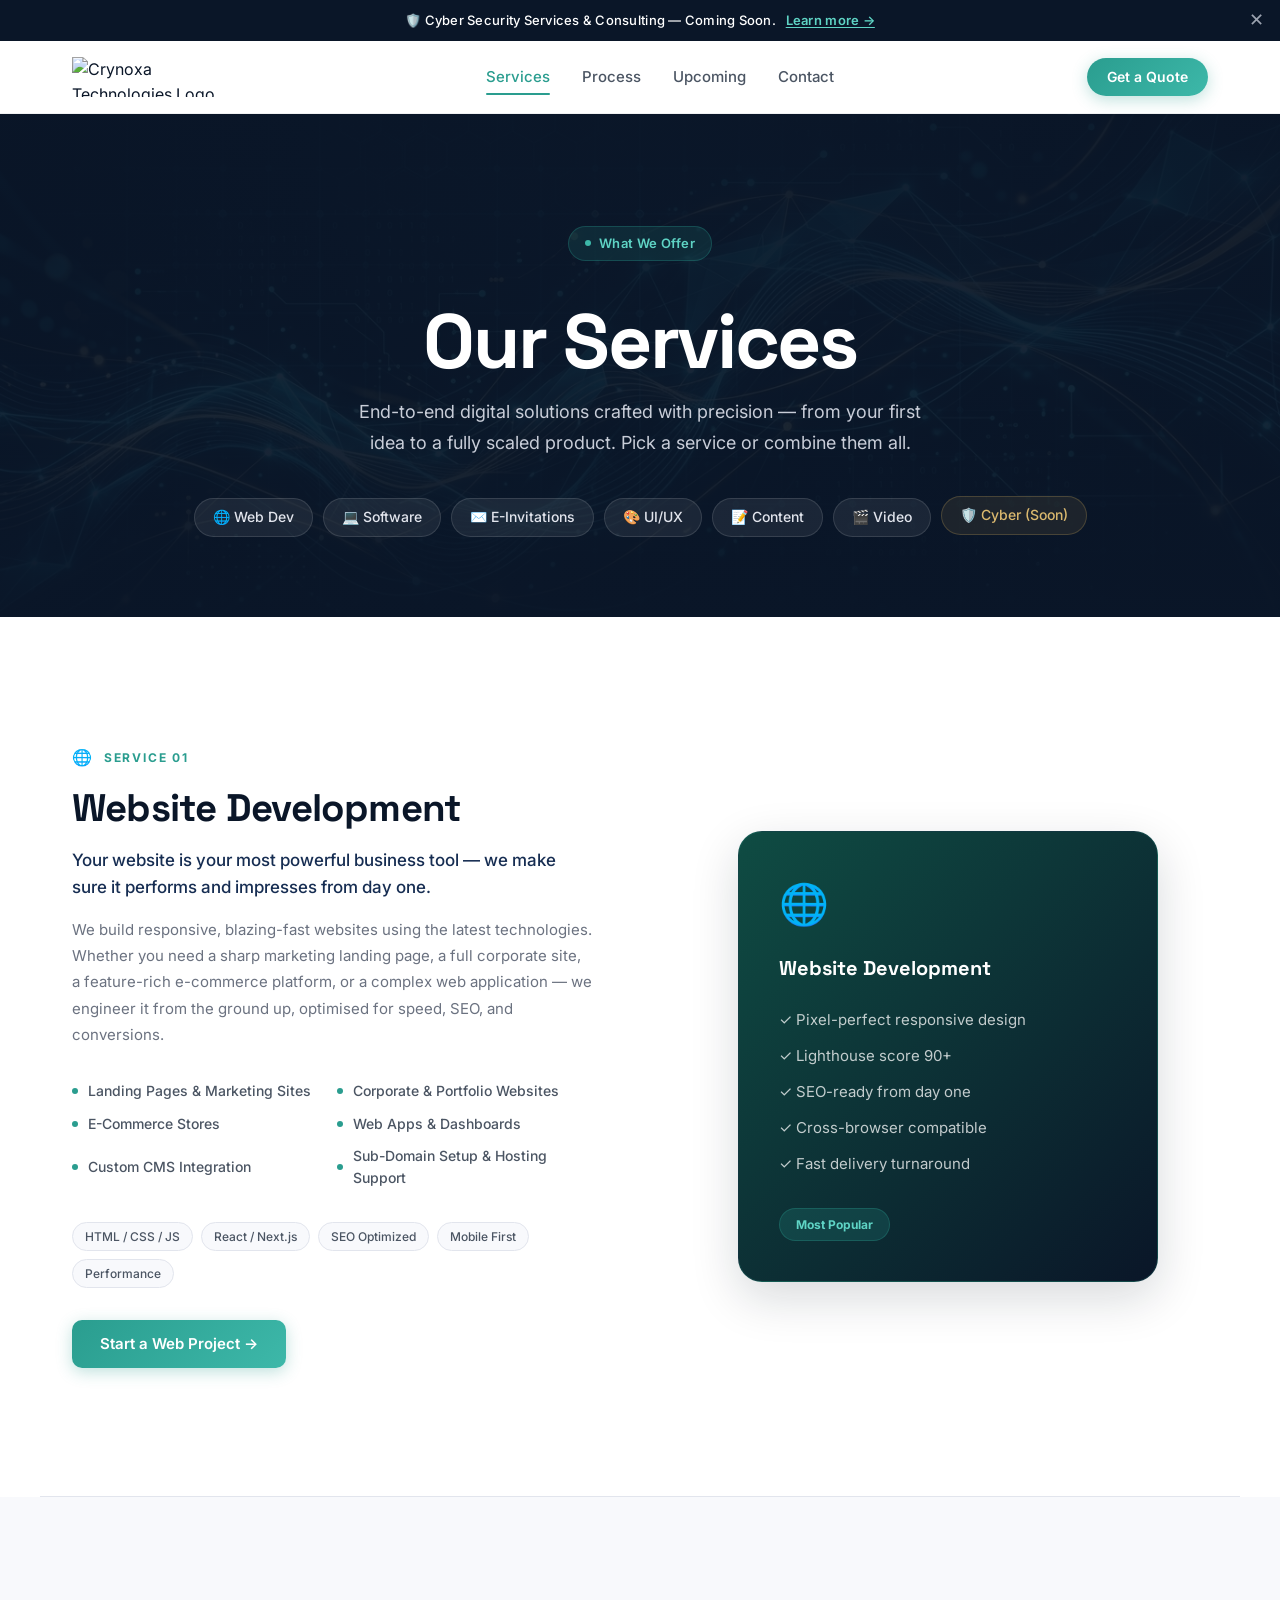
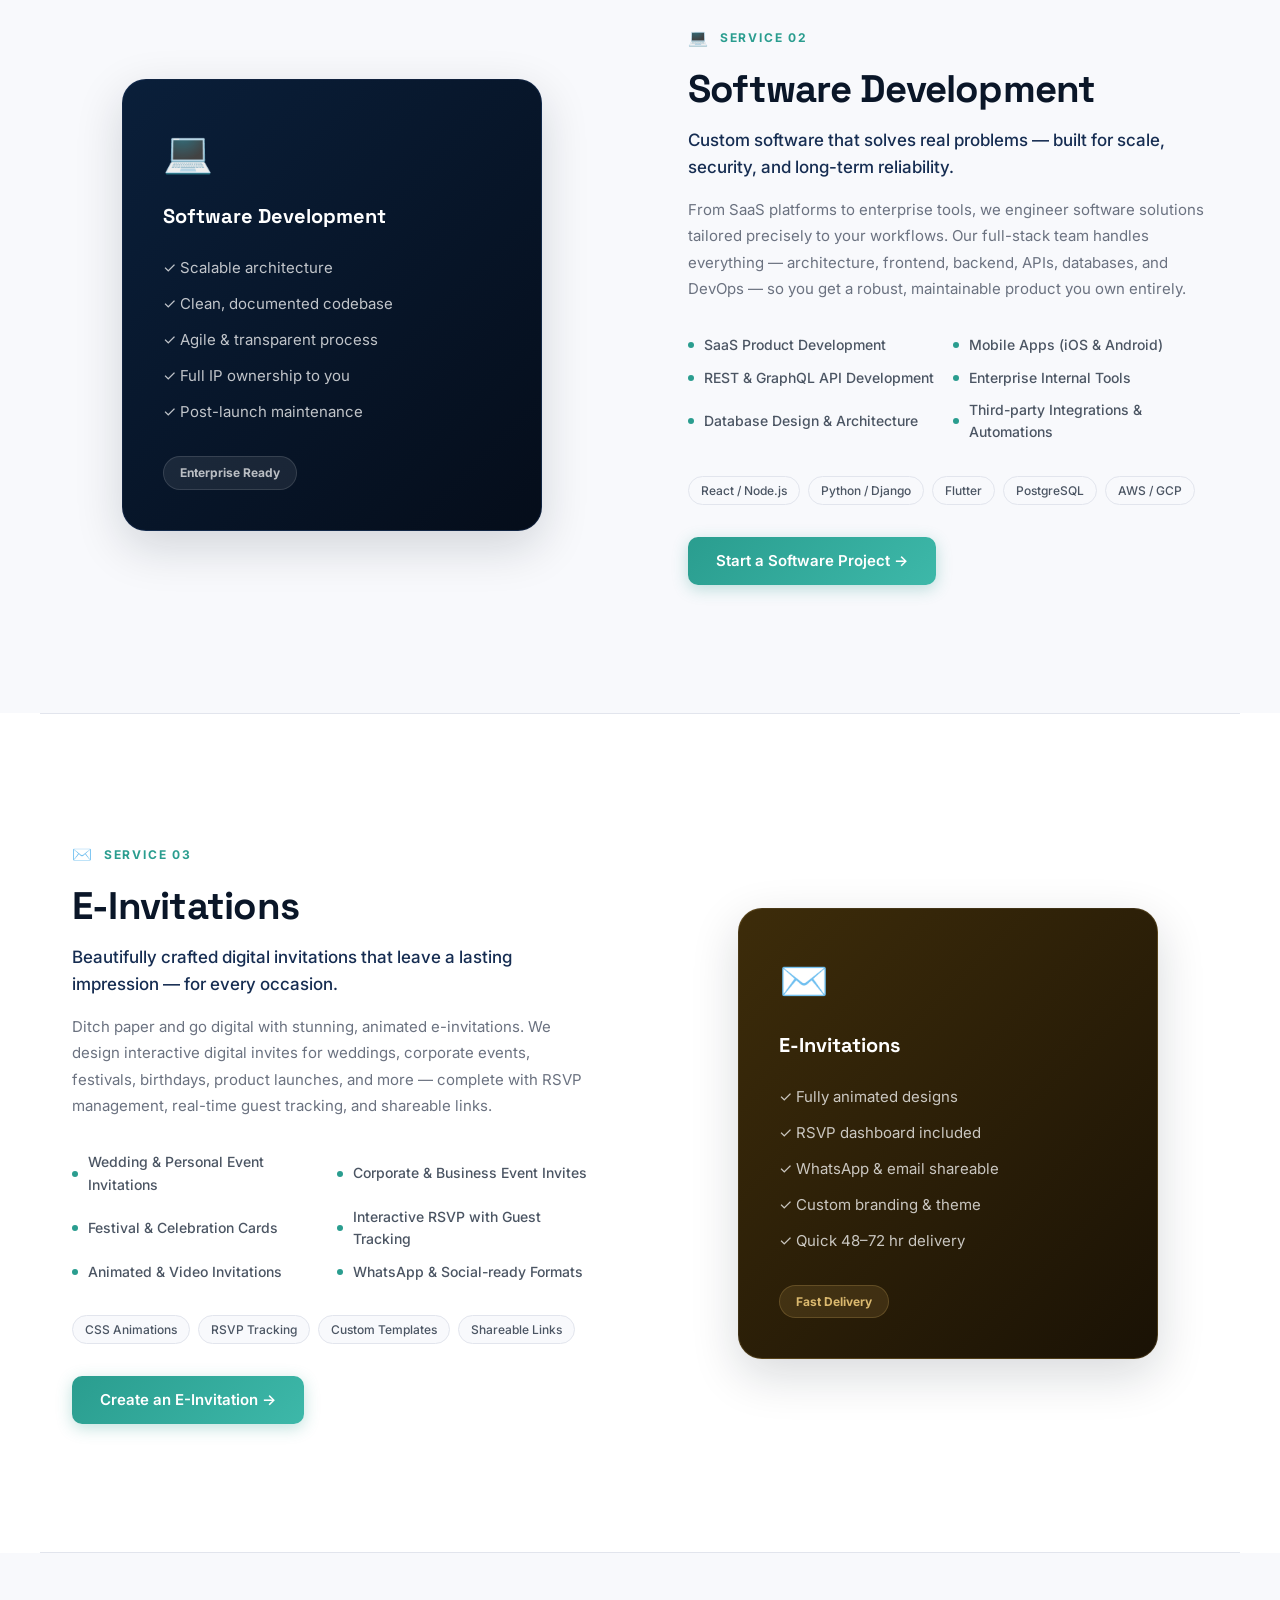
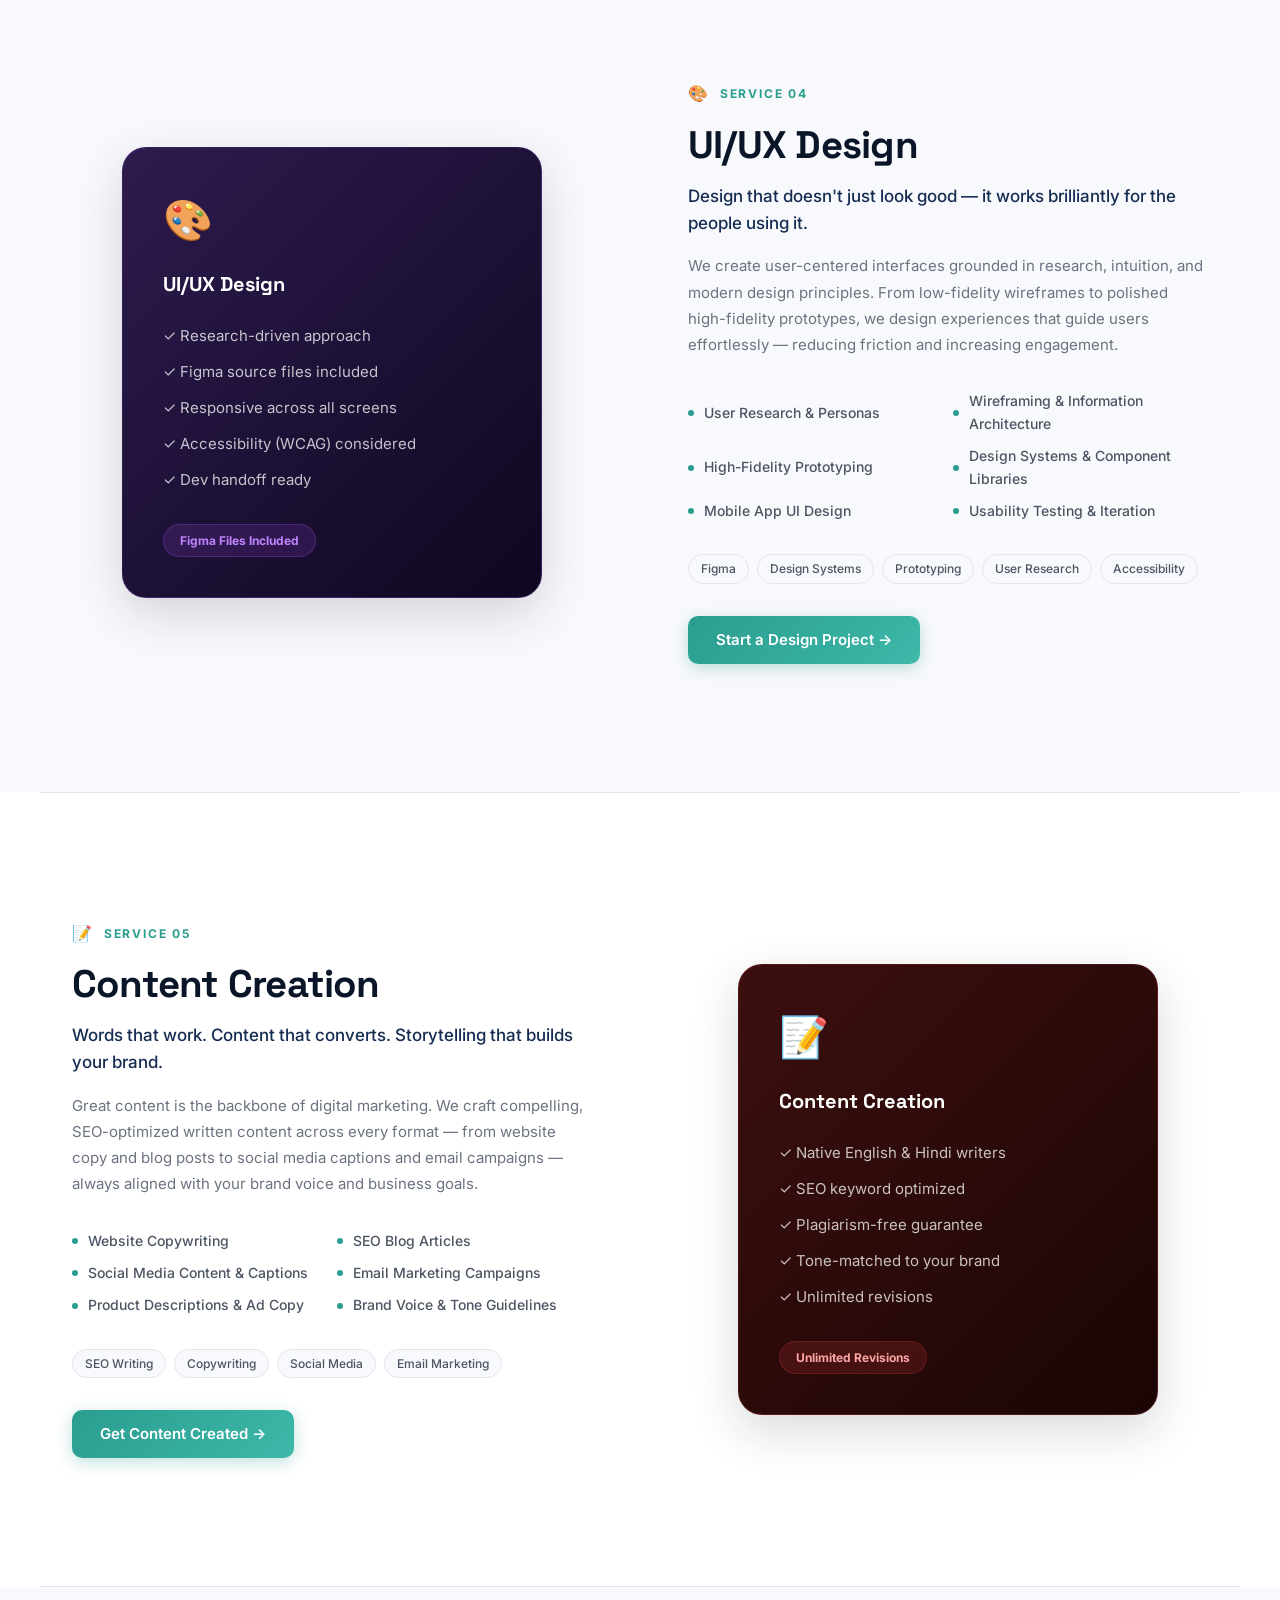
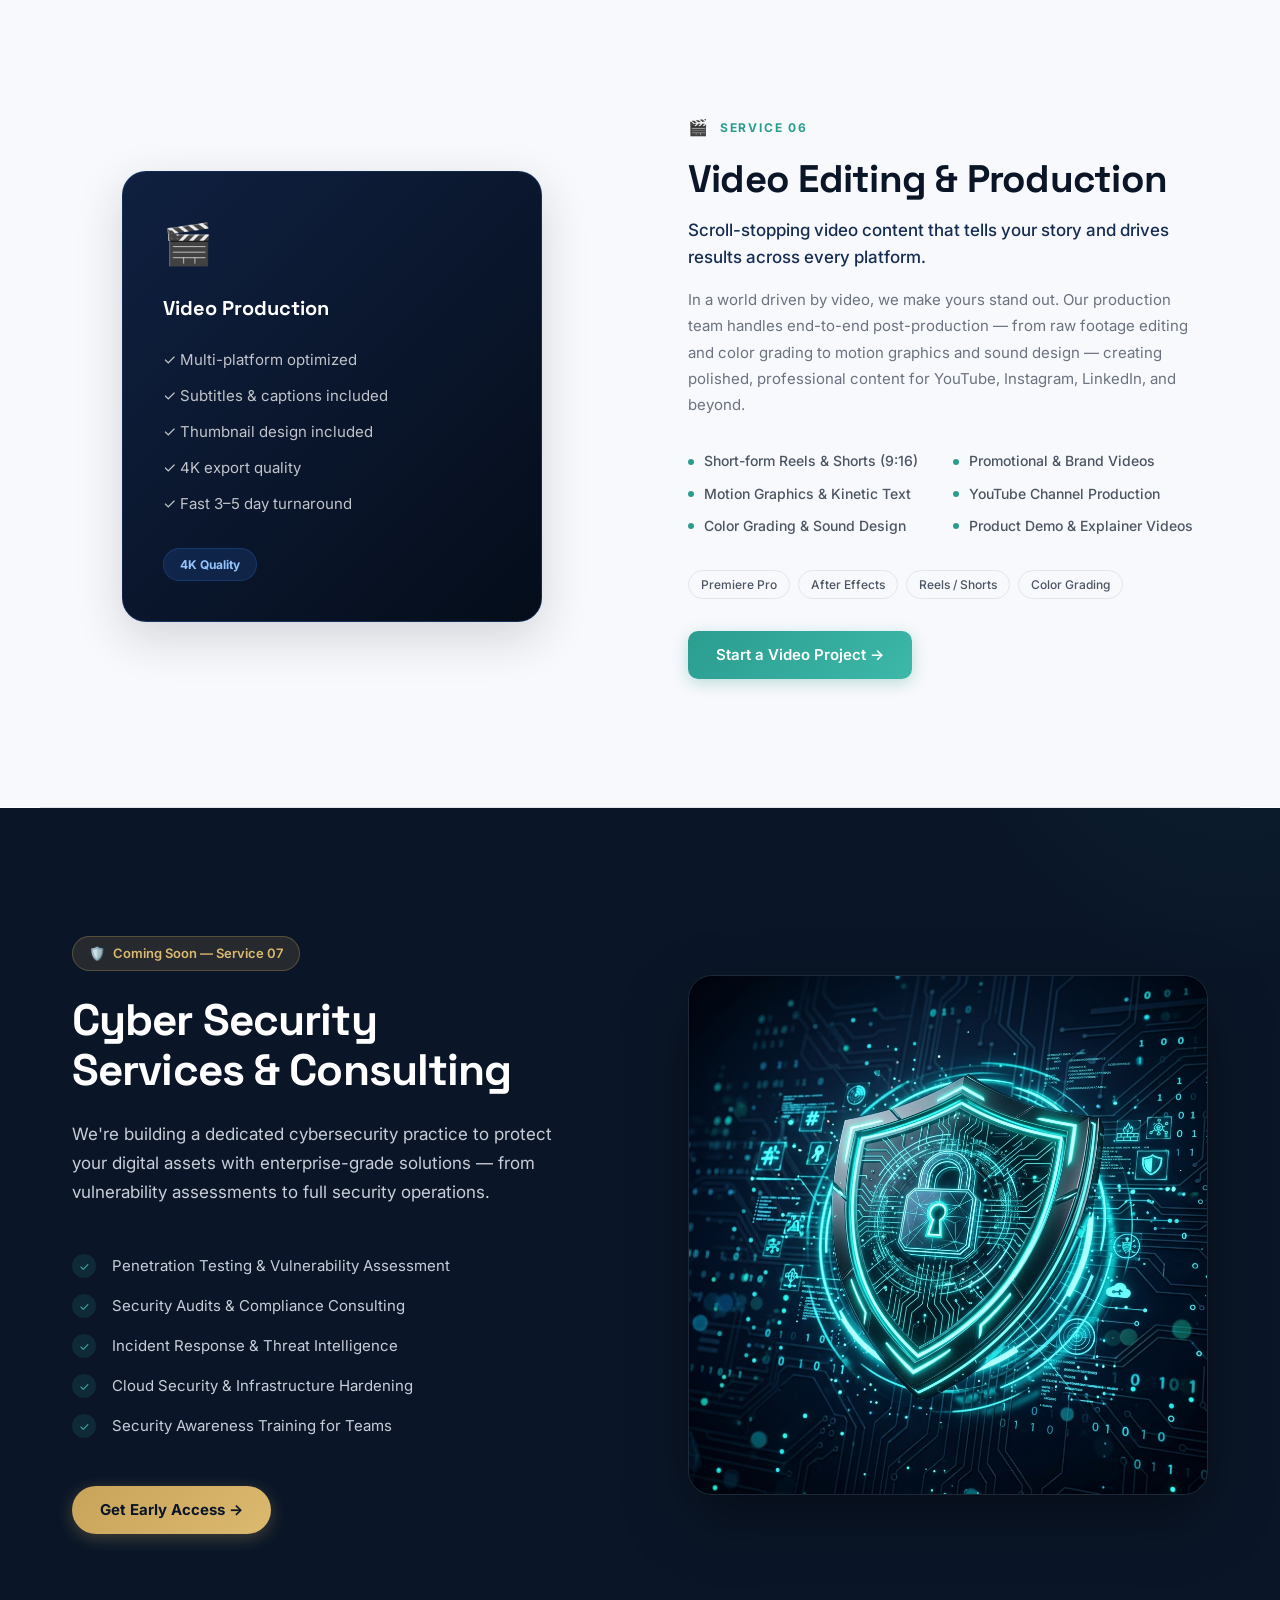
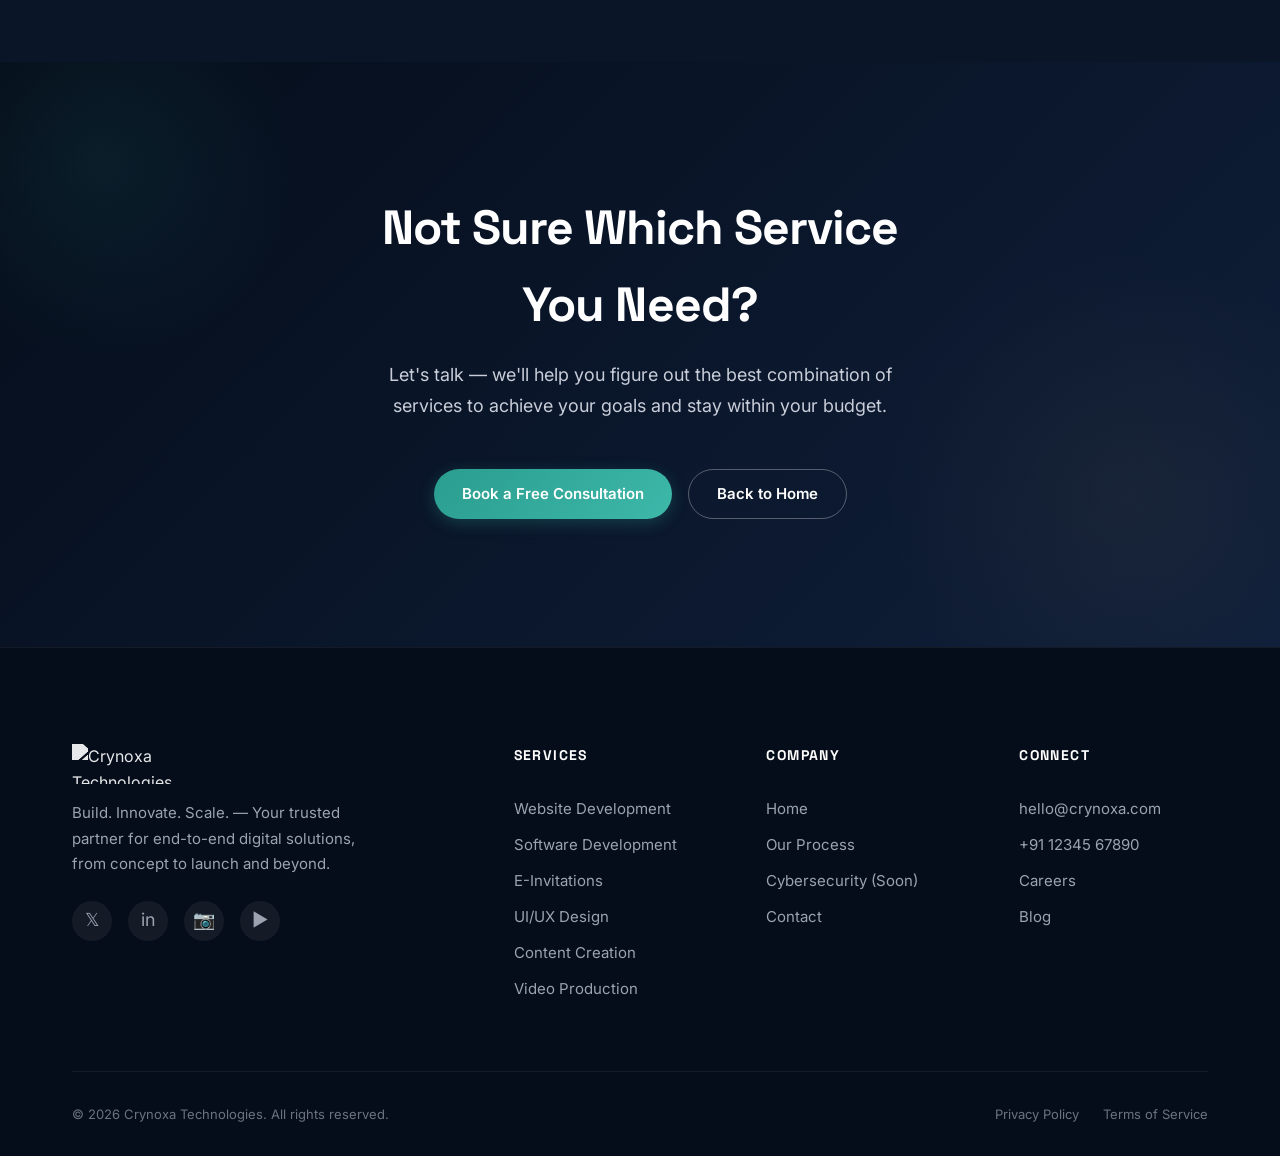
==== services.html @ 17cf0fae "🚀 Initial launch — Crynoxa Technologies website - index.html: Homepage with hero, services overview," ====
<!DOCTYPE html>
<html lang="en">
<head>
  <meta charset="UTF-8">
  <meta name="viewport" content="width=device-width, initial-scale=1.0">
  <title>Services — Crynoxa Technologies</title>
  <meta name="description" content="Explore Crynoxa Technologies' full suite of digital services — website development, custom software, e-invitations, UI/UX design, content creation, video editing, and upcoming cybersecurity consulting.">
  <meta name="keywords" content="Crynoxa Technologies services, web development, software development, e-invitations, UI UX design, content creation, video editing, cybersecurity">
  <meta name="author" content="Crynoxa Technologies">
  <meta property="og:title" content="Services — Crynoxa Technologies">
  <meta property="og:description" content="Full-service digital agency offering websites, software, design, content, video, and more.">
  <meta property="og:type" content="website">
  <link rel="stylesheet" href="styles.css">
  <link rel="stylesheet" href="services.css">
  <link rel="icon" type="image/png" href="Logo.png">
</head>
<body>

  <!-- ====== ANNOUNCEMENT BAR ====== -->
  <div class="announcement-bar" id="announcement-bar">
    <span>🛡️ Cyber Security Services & Consulting — Coming Soon.</span>
    <a href="#cyber-security">Learn more →</a>
    <button class="close-btn" aria-label="Close announcement" id="close-announcement">✕</button>
  </div>

  <!-- ====== NAVBAR ====== -->
  <nav class="navbar" id="navbar">
    <div class="container">
      <a href="index.html" class="navbar-logo" aria-label="Crynoxa Technologies Home">
        <img src="Logo.png" alt="Crynoxa Technologies Logo" width="160" height="40">
      </a>

      <div class="navbar-nav" id="navbar-nav">
        <a href="services.html" class="active-nav-link">Services</a>
        <a href="index.html#how-it-works">Process</a>
        <a href="index.html#upcoming">Upcoming</a>
        <a href="index.html#contact">Contact</a>
      </div>

      <div class="navbar-actions" id="navbar-actions">
        <a href="index.html#contact" class="btn btn-primary">Get a Quote</a>
      </div>

      <button class="mobile-toggle" id="mobile-toggle" aria-label="Toggle navigation menu">
        <span></span>
        <span></span>
        <span></span>
      </button>
    </div>
  </nav>

  <!-- ====== SERVICES HERO ====== -->
  <section class="svc-hero">
    <div class="svc-hero-bg">
      <img src="assets/images/services-hero-bg.jpg" alt="" aria-hidden="true" width="1792" height="1024" loading="eager" fetchpriority="high">
    </div>
    <div class="container svc-hero-inner">
      <div class="hero-badge">
        <span class="dot"></span>
        What We Offer
      </div>
      <h1>Our <span class="gradient-text">Services</span></h1>
      <p class="svc-hero-sub">End-to-end digital solutions crafted with precision — from your first idea to a fully scaled product. Pick a service or combine them all.</p>

      <!-- Quick jump nav pills -->
      <nav class="svc-pills" aria-label="Jump to service">
        <a href="#web-dev" class="svc-pill">🌐 Web Dev</a>
        <a href="#software" class="svc-pill">💻 Software</a>
        <a href="#einvitations" class="svc-pill">✉️ E-Invitations</a>
        <a href="#uiux" class="svc-pill">🎨 UI/UX</a>
        <a href="#content" class="svc-pill">📝 Content</a>
        <a href="#video" class="svc-pill">🎬 Video</a>
        <a href="#cyber-security" class="svc-pill svc-pill--gold">🛡️ Cyber (Soon)</a>
      </nav>
    </div>
  </section>

  <!-- ====== SERVICE 1 — WEBSITE DEVELOPMENT ====== -->
  <section class="svc-detail" id="web-dev">
    <div class="container svc-detail-grid">
      <div class="svc-detail-content reveal">
        <div class="svc-overline">
          <span class="svc-icon-inline icon-web">🌐</span>
          Service 01
        </div>
        <h2>Website Development</h2>
        <p class="svc-lead">Your website is your most powerful business tool — we make sure it performs and impresses from day one.</p>
        <p class="svc-body">We build responsive, blazing-fast websites using the latest technologies. Whether you need a sharp marketing landing page, a full corporate site, a feature-rich e-commerce platform, or a complex web application — we engineer it from the ground up, optimised for speed, SEO, and conversions.</p>

        <div class="svc-offerings">
          <div class="svc-offering-item">
            <span class="offering-dot"></span>
            Landing Pages & Marketing Sites
          </div>
          <div class="svc-offering-item">
            <span class="offering-dot"></span>
            Corporate & Portfolio Websites
          </div>
          <div class="svc-offering-item">
            <span class="offering-dot"></span>
            E-Commerce Stores
          </div>
          <div class="svc-offering-item">
            <span class="offering-dot"></span>
            Web Apps & Dashboards
          </div>
          <div class="svc-offering-item">
            <span class="offering-dot"></span>
            Custom CMS Integration
          </div>
          <div class="svc-offering-item">
            <span class="offering-dot"></span>
            Sub-Domain Setup & Hosting Support
          </div>
        </div>

        <div class="svc-tags">
          <span class="service-tag">HTML / CSS / JS</span>
          <span class="service-tag">React / Next.js</span>
          <span class="service-tag">SEO Optimized</span>
          <span class="service-tag">Mobile First</span>
          <span class="service-tag">Performance</span>
        </div>

        <a href="index.html#contact" class="btn btn-primary svc-cta-btn">Start a Web Project →</a>
      </div>

      <div class="svc-detail-visual reveal reveal--delay">
        <div class="svc-visual-card svc-visual-card--teal">
          <div class="svc-visual-icon">🌐</div>
          <h3>Website Development</h3>
          <ul class="svc-visual-list">
            <li>✓ Pixel-perfect responsive design</li>
            <li>✓ Lighthouse score 90+</li>
            <li>✓ SEO-ready from day one</li>
            <li>✓ Cross-browser compatible</li>
            <li>✓ Fast delivery turnaround</li>
          </ul>
          <div class="svc-visual-badge">Most Popular</div>
        </div>
      </div>
    </div>
  </section>

  <div class="svc-divider"></div>

  <!-- ====== SERVICE 2 — SOFTWARE DEVELOPMENT ====== -->
  <section class="svc-detail svc-detail--alt" id="software">
    <div class="container svc-detail-grid svc-detail-grid--reverse">
      <div class="svc-detail-content reveal">
        <div class="svc-overline">
          <span class="svc-icon-inline icon-software">💻</span>
          Service 02
        </div>
        <h2>Software Development</h2>
        <p class="svc-lead">Custom software that solves real problems — built for scale, security, and long-term reliability.</p>
        <p class="svc-body">From SaaS platforms to enterprise tools, we engineer software solutions tailored precisely to your workflows. Our full-stack team handles everything — architecture, frontend, backend, APIs, databases, and DevOps — so you get a robust, maintainable product you own entirely.</p>

        <div class="svc-offerings">
          <div class="svc-offering-item">
            <span class="offering-dot"></span>
            SaaS Product Development
          </div>
          <div class="svc-offering-item">
            <span class="offering-dot"></span>
            Mobile Apps (iOS & Android)
          </div>
          <div class="svc-offering-item">
            <span class="offering-dot"></span>
            REST & GraphQL API Development
          </div>
          <div class="svc-offering-item">
            <span class="offering-dot"></span>
            Enterprise Internal Tools
          </div>
          <div class="svc-offering-item">
            <span class="offering-dot"></span>
            Database Design & Architecture
          </div>
          <div class="svc-offering-item">
            <span class="offering-dot"></span>
            Third-party Integrations & Automations
          </div>
        </div>

        <div class="svc-tags">
          <span class="service-tag">React / Node.js</span>
          <span class="service-tag">Python / Django</span>
          <span class="service-tag">Flutter</span>
          <span class="service-tag">PostgreSQL</span>
          <span class="service-tag">AWS / GCP</span>
        </div>

        <a href="index.html#contact" class="btn btn-primary svc-cta-btn">Start a Software Project →</a>
      </div>

      <div class="svc-detail-visual reveal reveal--delay">
        <div class="svc-visual-card svc-visual-card--navy">
          <div class="svc-visual-icon">💻</div>
          <h3>Software Development</h3>
          <ul class="svc-visual-list">
            <li>✓ Scalable architecture</li>
            <li>✓ Clean, documented codebase</li>
            <li>✓ Agile & transparent process</li>
            <li>✓ Full IP ownership to you</li>
            <li>✓ Post-launch maintenance</li>
          </ul>
          <div class="svc-visual-badge svc-visual-badge--navy">Enterprise Ready</div>
        </div>
      </div>
    </div>
  </section>

  <div class="svc-divider"></div>

  <!-- ====== SERVICE 3 — E-INVITATIONS ====== -->
  <section class="svc-detail" id="einvitations">
    <div class="container svc-detail-grid">
      <div class="svc-detail-content reveal">
        <div class="svc-overline">
          <span class="svc-icon-inline icon-invite">✉️</span>
          Service 03
        </div>
        <h2>E-Invitations</h2>
        <p class="svc-lead">Beautifully crafted digital invitations that leave a lasting impression — for every occasion.</p>
        <p class="svc-body">Ditch paper and go digital with stunning, animated e-invitations. We design interactive digital invites for weddings, corporate events, festivals, birthdays, product launches, and more — complete with RSVP management, real-time guest tracking, and shareable links.</p>

        <div class="svc-offerings">
          <div class="svc-offering-item">
            <span class="offering-dot"></span>
            Wedding & Personal Event Invitations
          </div>
          <div class="svc-offering-item">
            <span class="offering-dot"></span>
            Corporate & Business Event Invites
          </div>
          <div class="svc-offering-item">
            <span class="offering-dot"></span>
            Festival & Celebration Cards
          </div>
          <div class="svc-offering-item">
            <span class="offering-dot"></span>
            Interactive RSVP with Guest Tracking
          </div>
          <div class="svc-offering-item">
            <span class="offering-dot"></span>
            Animated & Video Invitations
          </div>
          <div class="svc-offering-item">
            <span class="offering-dot"></span>
            WhatsApp & Social-ready Formats
          </div>
        </div>

        <div class="svc-tags">
          <span class="service-tag">CSS Animations</span>
          <span class="service-tag">RSVP Tracking</span>
          <span class="service-tag">Custom Templates</span>
          <span class="service-tag">Shareable Links</span>
        </div>

        <a href="index.html#contact" class="btn btn-primary svc-cta-btn">Create an E-Invitation →</a>
      </div>

      <div class="svc-detail-visual reveal reveal--delay">
        <div class="svc-visual-card svc-visual-card--gold">
          <div class="svc-visual-icon">✉️</div>
          <h3>E-Invitations</h3>
          <ul class="svc-visual-list">
            <li>✓ Fully animated designs</li>
            <li>✓ RSVP dashboard included</li>
            <li>✓ WhatsApp & email shareable</li>
            <li>✓ Custom branding & theme</li>
            <li>✓ Quick 48–72 hr delivery</li>
          </ul>
          <div class="svc-visual-badge svc-visual-badge--gold">Fast Delivery</div>
        </div>
      </div>
    </div>
  </section>

  <div class="svc-divider"></div>

  <!-- ====== SERVICE 4 — UI/UX DESIGN ====== -->
  <section class="svc-detail svc-detail--alt" id="uiux">
    <div class="container svc-detail-grid svc-detail-grid--reverse">
      <div class="svc-detail-content reveal">
        <div class="svc-overline">
          <span class="svc-icon-inline icon-design">🎨</span>
          Service 04
        </div>
        <h2>UI/UX Design</h2>
        <p class="svc-lead">Design that doesn't just look good — it works brilliantly for the people using it.</p>
        <p class="svc-body">We create user-centered interfaces grounded in research, intuition, and modern design principles. From low-fidelity wireframes to polished high-fidelity prototypes, we design experiences that guide users effortlessly — reducing friction and increasing engagement.</p>

        <div class="svc-offerings">
          <div class="svc-offering-item">
            <span class="offering-dot"></span>
            User Research & Personas
          </div>
          <div class="svc-offering-item">
            <span class="offering-dot"></span>
            Wireframing & Information Architecture
          </div>
          <div class="svc-offering-item">
            <span class="offering-dot"></span>
            High-Fidelity Prototyping
          </div>
          <div class="svc-offering-item">
            <span class="offering-dot"></span>
            Design Systems & Component Libraries
          </div>
          <div class="svc-offering-item">
            <span class="offering-dot"></span>
            Mobile App UI Design
          </div>
          <div class="svc-offering-item">
            <span class="offering-dot"></span>
            Usability Testing & Iteration
          </div>
        </div>

        <div class="svc-tags">
          <span class="service-tag">Figma</span>
          <span class="service-tag">Design Systems</span>
          <span class="service-tag">Prototyping</span>
          <span class="service-tag">User Research</span>
          <span class="service-tag">Accessibility</span>
        </div>

        <a href="index.html#contact" class="btn btn-primary svc-cta-btn">Start a Design Project →</a>
      </div>

      <div class="svc-detail-visual reveal reveal--delay">
        <div class="svc-visual-card svc-visual-card--purple">
          <div class="svc-visual-icon">🎨</div>
          <h3>UI/UX Design</h3>
          <ul class="svc-visual-list">
            <li>✓ Research-driven approach</li>
            <li>✓ Figma source files included</li>
            <li>✓ Responsive across all screens</li>
            <li>✓ Accessibility (WCAG) considered</li>
            <li>✓ Dev handoff ready</li>
          </ul>
          <div class="svc-visual-badge svc-visual-badge--purple">Figma Files Included</div>
        </div>
      </div>
    </div>
  </section>

  <div class="svc-divider"></div>

  <!-- ====== SERVICE 5 — CONTENT CREATION ====== -->
  <section class="svc-detail" id="content">
    <div class="container svc-detail-grid">
      <div class="svc-detail-content reveal">
        <div class="svc-overline">
          <span class="svc-icon-inline icon-content">📝</span>
          Service 05
        </div>
        <h2>Content Creation</h2>
        <p class="svc-lead">Words that work. Content that converts. Storytelling that builds your brand.</p>
        <p class="svc-body">Great content is the backbone of digital marketing. We craft compelling, SEO-optimized written content across every format — from website copy and blog posts to social media captions and email campaigns — always aligned with your brand voice and business goals.</p>

        <div class="svc-offerings">
          <div class="svc-offering-item">
            <span class="offering-dot"></span>
            Website Copywriting
          </div>
          <div class="svc-offering-item">
            <span class="offering-dot"></span>
            SEO Blog Articles
          </div>
          <div class="svc-offering-item">
            <span class="offering-dot"></span>
            Social Media Content & Captions
          </div>
          <div class="svc-offering-item">
            <span class="offering-dot"></span>
            Email Marketing Campaigns
          </div>
          <div class="svc-offering-item">
            <span class="offering-dot"></span>
            Product Descriptions & Ad Copy
          </div>
          <div class="svc-offering-item">
            <span class="offering-dot"></span>
            Brand Voice & Tone Guidelines
          </div>
        </div>

        <div class="svc-tags">
          <span class="service-tag">SEO Writing</span>
          <span class="service-tag">Copywriting</span>
          <span class="service-tag">Social Media</span>
          <span class="service-tag">Email Marketing</span>
        </div>

        <a href="index.html#contact" class="btn btn-primary svc-cta-btn">Get Content Created →</a>
      </div>

      <div class="svc-detail-visual reveal reveal--delay">
        <div class="svc-visual-card svc-visual-card--red">
          <div class="svc-visual-icon">📝</div>
          <h3>Content Creation</h3>
          <ul class="svc-visual-list">
            <li>✓ Native English & Hindi writers</li>
            <li>✓ SEO keyword optimized</li>
            <li>✓ Plagiarism-free guarantee</li>
            <li>✓ Tone-matched to your brand</li>
            <li>✓ Unlimited revisions</li>
          </ul>
          <div class="svc-visual-badge svc-visual-badge--red">Unlimited Revisions</div>
        </div>
      </div>
    </div>
  </section>

  <div class="svc-divider"></div>

  <!-- ====== SERVICE 6 — VIDEO EDITING ====== -->
  <section class="svc-detail svc-detail--alt" id="video">
    <div class="container svc-detail-grid svc-detail-grid--reverse">
      <div class="svc-detail-content reveal">
        <div class="svc-overline">
          <span class="svc-icon-inline icon-video">🎬</span>
          Service 06
        </div>
        <h2>Video Editing & Production</h2>
        <p class="svc-lead">Scroll-stopping video content that tells your story and drives results across every platform.</p>
        <p class="svc-body">In a world driven by video, we make yours stand out. Our production team handles end-to-end post-production — from raw footage editing and color grading to motion graphics and sound design — creating polished, professional content for YouTube, Instagram, LinkedIn, and beyond.</p>

        <div class="svc-offerings">
          <div class="svc-offering-item">
            <span class="offering-dot"></span>
            Short-form Reels & Shorts (9:16)
          </div>
          <div class="svc-offering-item">
            <span class="offering-dot"></span>
            Promotional & Brand Videos
          </div>
          <div class="svc-offering-item">
            <span class="offering-dot"></span>
            Motion Graphics & Kinetic Text
          </div>
          <div class="svc-offering-item">
            <span class="offering-dot"></span>
            YouTube Channel Production
          </div>
          <div class="svc-offering-item">
            <span class="offering-dot"></span>
            Color Grading & Sound Design
          </div>
          <div class="svc-offering-item">
            <span class="offering-dot"></span>
            Product Demo & Explainer Videos
          </div>
        </div>

        <div class="svc-tags">
          <span class="service-tag">Premiere Pro</span>
          <span class="service-tag">After Effects</span>
          <span class="service-tag">Reels / Shorts</span>
          <span class="service-tag">Color Grading</span>
        </div>

        <a href="index.html#contact" class="btn btn-primary svc-cta-btn">Start a Video Project →</a>
      </div>

      <div class="svc-detail-visual reveal reveal--delay">
        <div class="svc-visual-card svc-visual-card--blue">
          <div class="svc-visual-icon">🎬</div>
          <h3>Video Production</h3>
          <ul class="svc-visual-list">
            <li>✓ Multi-platform optimized</li>
            <li>✓ Subtitles & captions included</li>
            <li>✓ Thumbnail design included</li>
            <li>✓ 4K export quality</li>
            <li>✓ Fast 3–5 day turnaround</li>
          </ul>
          <div class="svc-visual-badge svc-visual-badge--blue">4K Quality</div>
        </div>
      </div>
    </div>
  </section>

  <div class="svc-divider"></div>

  <!-- ====== UPCOMING — CYBER SECURITY ====== -->
  <section class="svc-cyber-section reveal" id="cyber-security">
    <div class="container">
      <div class="upcoming-grid">
        <div class="upcoming-content">
          <div class="upcoming-badge">
            <span>🛡️</span>
            Coming Soon — Service 07
          </div>
          <h2>Cyber Security<br>Services & Consulting</h2>
          <p>We're building a dedicated cybersecurity practice to protect your digital assets with enterprise-grade solutions — from vulnerability assessments to full security operations.</p>

          <div class="upcoming-features">
            <div class="upcoming-feature-item">
              <span class="check-icon">✓</span>
              Penetration Testing & Vulnerability Assessment
            </div>
            <div class="upcoming-feature-item">
              <span class="check-icon">✓</span>
              Security Audits & Compliance Consulting
            </div>
            <div class="upcoming-feature-item">
              <span class="check-icon">✓</span>
              Incident Response & Threat Intelligence
            </div>
            <div class="upcoming-feature-item">
              <span class="check-icon">✓</span>
              Cloud Security & Infrastructure Hardening
            </div>
            <div class="upcoming-feature-item">
              <span class="check-icon">✓</span>
              Security Awareness Training for Teams
            </div>
          </div>

          <a href="index.html#contact" class="btn btn-gold">Get Early Access →</a>
        </div>

        <div class="upcoming-image">
          <img src="assets/images/cyber-security.jpg" alt="Cybersecurity Services by Crynoxa Technologies" width="600" height="600" loading="lazy">
        </div>
      </div>
    </div>
  </section>

  <!-- ====== CTA STRIP ====== -->
  <section class="cta-section">
    <div class="container">
      <h2>Not Sure Which Service<br>You Need?</h2>
      <p>Let's talk — we'll help you figure out the best combination of services to achieve your goals and stay within your budget.</p>
      <div class="cta-buttons">
        <a href="index.html#contact" class="btn btn-primary">Book a Free Consultation</a>
        <a href="index.html" class="btn btn-secondary">Back to Home</a>
      </div>
    </div>
  </section>

  <!-- ====== FOOTER ====== -->
  <footer class="footer">
    <div class="container">
      <div class="footer-grid">
        <div class="footer-brand">
          <img src="Logo.png" alt="Crynoxa Technologies" width="160" height="40" style="filter: brightness(0) invert(1); opacity: 0.9;">
          <p>Build. Innovate. Scale. — Your trusted partner for end-to-end digital solutions, from concept to launch and beyond.</p>
          <div class="footer-socials">
            <a href="#" class="footer-social-link" aria-label="Twitter / X">𝕏</a>
            <a href="#" class="footer-social-link" aria-label="LinkedIn">in</a>
            <a href="#" class="footer-social-link" aria-label="Instagram">📷</a>
            <a href="#" class="footer-social-link" aria-label="YouTube">▶</a>
          </div>
        </div>

        <div class="footer-column">
          <h4>Services</h4>
          <a href="#web-dev">Website Development</a>
          <a href="#software">Software Development</a>
          <a href="#einvitations">E-Invitations</a>
          <a href="#uiux">UI/UX Design</a>
          <a href="#content">Content Creation</a>
          <a href="#video">Video Production</a>
        </div>

        <div class="footer-column">
          <h4>Company</h4>
          <a href="index.html">Home</a>
          <a href="index.html#how-it-works">Our Process</a>
          <a href="index.html#upcoming">Cybersecurity (Soon)</a>
          <a href="index.html#contact">Contact</a>
        </div>

        <div class="footer-column">
          <h4>Connect</h4>
          <a href="mailto:hello@crynoxa.com">hello@crynoxa.com</a>
          <a href="tel:+911234567890">+91 12345 67890</a>
          <a href="#">Careers</a>
          <a href="#">Blog</a>
        </div>
      </div>

      <div class="footer-bottom">
        <p>&copy; 2026 Crynoxa Technologies. All rights reserved.</p>
        <div class="footer-bottom-links">
          <a href="#">Privacy Policy</a>
          <a href="#">Terms of Service</a>
        </div>
      </div>
    </div>
  </footer>

  <!-- ====== JavaScript ====== -->
  <script>
    // ---- Announcement Bar ----
    document.getElementById('close-announcement')?.addEventListener('click', () => {
      const bar = document.getElementById('announcement-bar');
      bar.style.transform = 'translateY(-100%)';
      bar.style.transition = 'transform 0.3s ease';
      setTimeout(() => bar.style.display = 'none', 300);
    });

    // ---- Navbar scroll effect ----
    const navbar = document.getElementById('navbar');
    window.addEventListener('scroll', () => {
      navbar.classList.toggle('scrolled', window.scrollY > 20);
    }, { passive: true });

    // ---- Mobile Toggle ----
    const mobileToggle = document.getElementById('mobile-toggle');
    const navbarNav = document.getElementById('navbar-nav');
    const navbarActions = document.getElementById('navbar-actions');
    mobileToggle?.addEventListener('click', () => {
      navbarNav.classList.toggle('active');
      navbarActions.classList.toggle('active');
    });
    navbarNav?.querySelectorAll('a').forEach(link => {
      link.addEventListener('click', () => {
        navbarNav.classList.remove('active');
        navbarActions.classList.remove('active');
      });
    });

    // ---- Smooth scroll ----
    document.querySelectorAll('a[href^="#"]').forEach(anchor => {
      anchor.addEventListener('click', function(e) {
        const targetId = this.getAttribute('href');
        if (targetId === '#') return;
        e.preventDefault();
        const target = document.querySelector(targetId);
        if (target) {
          const offset = navbar.offsetHeight + 24;
          window.scrollTo({ top: target.getBoundingClientRect().top + window.scrollY - offset, behavior: 'smooth' });
        }
      });
    });

    // ---- Scroll Reveal ----
    const revealObs = new IntersectionObserver((entries) => {
      entries.forEach(entry => {
        if (entry.isIntersecting) {
          entry.target.classList.add('visible');
          revealObs.unobserve(entry.target);
        }
      });
    }, { rootMargin: '0px 0px -80px 0px', threshold: 0.08 });

    document.querySelectorAll('.reveal').forEach(el => revealObs.observe(el));

    // ---- Active pill highlight on scroll ----
    const sections = document.querySelectorAll('section[id]');
    const pills = document.querySelectorAll('.svc-pill');

    const pillObs = new IntersectionObserver((entries) => {
      entries.forEach(entry => {
        if (entry.isIntersecting) {
          pills.forEach(p => p.classList.remove('svc-pill--active'));
          const activePill = document.querySelector(`.svc-pill[href="#${entry.target.id}"]`);
          if (activePill) activePill.classList.add('svc-pill--active');
        }
      });
    }, { rootMargin: '-40% 0px -55% 0px', threshold: 0 });

    sections.forEach(s => pillObs.observe(s));
  </script>
</body>
</html>
---- styles.css ----
/* ============================================
   CRYNOXA TECHNOLOGIES — Design System
   Theme: Enterprise SaaS (Glean-inspired)
   Palette: Navy #0a1628 · Teal #2a9d8f · Gold #c8a45a
   ============================================ */

/* ---------- CSS Reset & Base ---------- */
@import url('https://fonts.googleapis.com/css2?family=Inter:wght@300;400;500;600;700;800;900&family=Space+Grotesk:wght@400;500;600;700&display=swap');

*,
*::before,
*::after {
  margin: 0;
  padding: 0;
  box-sizing: border-box;
}

:root {
  /* Core palette */
  --navy-950: #050d1a;
  --navy-900: #0a1628;
  --navy-800: #0f1f3a;
  --navy-700: #162d52;
  --navy-600: #1e3a68;
  --navy-100: #c5d3e8;
  --navy-50:  #e8edf5;

  --teal-500: #2a9d8f;
  --teal-400: #3db8a9;
  --teal-300: #5fd4c5;
  --teal-200: #97e8dd;

  --gold-500: #c8a45a;
  --gold-400: #dbb96f;
  --gold-300: #e8ce8f;

  --white: #ffffff;
  --gray-50: #f8f9fc;
  --gray-100: #f0f2f7;
  --gray-200: #e2e5ed;
  --gray-300: #c8cdd8;
  --gray-400: #9ca3b0;
  --gray-500: #6b7280;
  --gray-600: #4b5563;
  --gray-700: #374151;
  --gray-800: #1f2937;

  /* Semantic */
  --bg-primary: var(--white);
  --bg-dark: var(--navy-900);
  --bg-darker: var(--navy-950);
  --text-primary: var(--navy-900);
  --text-secondary: var(--gray-500);
  --text-on-dark: var(--white);
  --accent: var(--teal-500);
  --accent-light: var(--teal-300);
  --accent-gold: var(--gold-500);

  /* Spacing scale */
  --space-xs: 0.25rem;
  --space-sm: 0.5rem;
  --space-md: 1rem;
  --space-lg: 1.5rem;
  --space-xl: 2rem;
  --space-2xl: 3rem;
  --space-3xl: 4rem;
  --space-4xl: 6rem;
  --space-5xl: 8rem;

  /* Typography */
  --font-body: 'Inter', -apple-system, BlinkMacSystemFont, 'Segoe UI', sans-serif;
  --font-display: 'Space Grotesk', 'Inter', sans-serif;

  /* Borders & Radii */
  --radius-sm: 6px;
  --radius-md: 10px;
  --radius-lg: 16px;
  --radius-xl: 24px;
  --radius-full: 9999px;

  /* Shadows */
  --shadow-sm: 0 1px 3px rgba(10, 22, 40, 0.06);
  --shadow-md: 0 4px 16px rgba(10, 22, 40, 0.08);
  --shadow-lg: 0 8px 32px rgba(10, 22, 40, 0.12);
  --shadow-xl: 0 16px 48px rgba(10, 22, 40, 0.16);
  --shadow-glow-teal: 0 0 30px rgba(42, 157, 143, 0.25);
  --shadow-glow-gold: 0 0 30px rgba(200, 164, 90, 0.2);

  /* Transitions */
  --ease-smooth: cubic-bezier(0.4, 0, 0.2, 1);
  --duration-fast: 200ms;
  --duration-normal: 350ms;
  --duration-slow: 600ms;
}

html {
  scroll-behavior: smooth;
  font-size: 16px;
}

body {
  font-family: var(--font-body);
  color: var(--text-primary);
  background-color: var(--bg-primary);
  line-height: 1.6;
  overflow-x: hidden;
  -webkit-font-smoothing: antialiased;
  -moz-osx-font-smoothing: grayscale;
}

a {
  text-decoration: none;
  color: inherit;
  transition: color var(--duration-fast) var(--ease-smooth);
}

img {
  max-width: 100%;
  display: block;
}

ul, ol {
  list-style: none;
}

/* ---------- Utility ---------- */
.container {
  width: 100%;
  max-width: 1200px;
  margin: 0 auto;
  padding: 0 var(--space-xl);
}

.sr-only {
  position: absolute;
  width: 1px;
  height: 1px;
  padding: 0;
  margin: -1px;
  overflow: hidden;
  clip: rect(0, 0, 0, 0);
  border: 0;
}

/* ---------- Buttons ---------- */
.btn {
  display: inline-flex;
  align-items: center;
  justify-content: center;
  gap: 0.5em;
  padding: 0.75rem 1.75rem;
  font-family: var(--font-body);
  font-size: 0.9375rem;
  font-weight: 600;
  border-radius: var(--radius-full);
  border: none;
  cursor: pointer;
  transition: all var(--duration-normal) var(--ease-smooth);
  white-space: nowrap;
}

.btn-primary {
  background: linear-gradient(135deg, var(--teal-500), var(--teal-400));
  color: var(--white);
  box-shadow: 0 4px 16px rgba(42, 157, 143, 0.3);
}

.btn-primary:hover {
  transform: translateY(-2px);
  box-shadow: 0 8px 28px rgba(42, 157, 143, 0.45);
}

.btn-secondary {
  background: transparent;
  color: var(--white);
  border: 1.5px solid rgba(255, 255, 255, 0.3);
}

.btn-secondary:hover {
  background: rgba(255, 255, 255, 0.08);
  border-color: rgba(255, 255, 255, 0.6);
  transform: translateY(-2px);
}

.btn-outline-dark {
  background: transparent;
  color: var(--navy-900);
  border: 1.5px solid var(--navy-900);
}

.btn-outline-dark:hover {
  background: var(--navy-900);
  color: var(--white);
  transform: translateY(-2px);
}

.btn-gold {
  background: linear-gradient(135deg, var(--gold-500), var(--gold-400));
  color: var(--navy-900);
  font-weight: 700;
  box-shadow: 0 4px 16px rgba(200, 164, 90, 0.3);
}

.btn-gold:hover {
  transform: translateY(-2px);
  box-shadow: 0 8px 28px rgba(200, 164, 90, 0.5);
}

/* ---------- Announcement Bar ---------- */
.announcement-bar {
  background: var(--navy-900);
  color: var(--white);
  padding: 0.625rem 0;
  text-align: center;
  font-size: 0.8125rem;
  font-weight: 500;
  letter-spacing: 0.02em;
  position: relative;
  z-index: 100;
}

.announcement-bar a {
  color: var(--teal-300);
  text-decoration: underline;
  text-underline-offset: 2px;
  font-weight: 600;
  margin-left: 0.5em;
}

.announcement-bar a:hover {
  color: var(--teal-200);
}

.announcement-bar .close-btn {
  position: absolute;
  right: 1rem;
  top: 50%;
  transform: translateY(-50%);
  background: none;
  border: none;
  color: var(--gray-400);
  cursor: pointer;
  font-size: 1.125rem;
  transition: color var(--duration-fast) var(--ease-smooth);
}

.announcement-bar .close-btn:hover {
  color: var(--white);
}

/* ---------- Navbar ---------- */
.navbar {
  position: sticky;
  top: 0;
  z-index: 90;
  background: rgba(255, 255, 255, 0.85);
  backdrop-filter: blur(20px) saturate(180%);
  -webkit-backdrop-filter: blur(20px) saturate(180%);
  border-bottom: 1px solid rgba(10, 22, 40, 0.06);
  transition: box-shadow var(--duration-normal) var(--ease-smooth);
}

.navbar.scrolled {
  box-shadow: var(--shadow-md);
}

.navbar .container {
  display: flex;
  align-items: center;
  justify-content: space-between;
  height: 72px;
}

.navbar-logo {
  display: flex;
  align-items: center;
  gap: 0.75rem;
}

.navbar-logo img {
  height: 40px;
  width: auto;
}

.navbar-nav {
  display: flex;
  align-items: center;
  gap: 2rem;
}

.navbar-nav a {
  font-size: 0.9375rem;
  font-weight: 500;
  color: var(--gray-600);
  position: relative;
  padding: 0.25rem 0;
}

.navbar-nav a::after {
  content: '';
  position: absolute;
  bottom: -2px;
  left: 0;
  width: 0;
  height: 2px;
  background: var(--teal-500);
  border-radius: 1px;
  transition: width var(--duration-normal) var(--ease-smooth);
}

.navbar-nav a:hover {
  color: var(--navy-900);
}

.navbar-nav a:hover::after {
  width: 100%;
}

.navbar-actions {
  display: flex;
  align-items: center;
  gap: 1rem;
}

.navbar-actions .btn {
  padding: 0.5rem 1.25rem;
  font-size: 0.875rem;
}

.mobile-toggle {
  display: none;
  background: none;
  border: none;
  cursor: pointer;
  padding: 0.5rem;
}

.mobile-toggle span {
  display: block;
  width: 24px;
  height: 2px;
  background: var(--navy-900);
  margin: 5px 0;
  transition: all var(--duration-fast) var(--ease-smooth);
  border-radius: 2px;
}

/* ---------- Hero Section ---------- */
.hero {
  position: relative;
  background: var(--navy-900);
  overflow: hidden;
  min-height: 100vh;
  display: flex;
  align-items: center;
}

.hero-bg {
  position: absolute;
  inset: 0;
  z-index: 0;
}

.hero-bg img {
  width: 100%;
  height: 100%;
  object-fit: cover;
  opacity: 0.35;
}

.hero-bg::after {
  content: '';
  position: absolute;
  inset: 0;
  background: linear-gradient(
    135deg,
    rgba(10, 22, 40, 0.92) 0%,
    rgba(10, 22, 40, 0.7) 50%,
    rgba(10, 22, 40, 0.85) 100%
  );
}

.hero .container {
  position: relative;
  z-index: 1;
  display: grid;
  grid-template-columns: 1fr 1fr;
  gap: var(--space-4xl);
  align-items: center;
  padding-top: var(--space-4xl);
  padding-bottom: var(--space-4xl);
}

.hero-content {
  animation: fadeSlideUp 0.8s var(--ease-smooth) both;
}

.hero-badge {
  display: inline-flex;
  align-items: center;
  gap: 0.5rem;
  padding: 0.375rem 1rem;
  background: rgba(42, 157, 143, 0.15);
  border: 1px solid rgba(42, 157, 143, 0.3);
  border-radius: var(--radius-full);
  color: var(--teal-300);
  font-size: 0.8125rem;
  font-weight: 600;
  margin-bottom: var(--space-lg);
  letter-spacing: 0.03em;
}

.hero-badge .dot {
  width: 6px;
  height: 6px;
  border-radius: 50%;
  background: var(--teal-400);
  animation: pulse 2s infinite;
}

.hero h1 {
  font-family: var(--font-display);
  font-size: clamp(2.5rem, 5vw, 4rem);
  font-weight: 800;
  line-height: 1.1;
  color: var(--white);
  margin-bottom: var(--space-lg);
  letter-spacing: -0.02em;
}

.hero h1 .gradient-text {
  background: linear-gradient(135deg, var(--teal-300), var(--gold-400));
  -webkit-background-clip: text;
  background-clip: text;
  -webkit-text-fill-color: transparent;
}

.hero-description {
  font-size: 1.125rem;
  color: var(--gray-300);
  line-height: 1.7;
  margin-bottom: var(--space-2xl);
  max-width: 520px;
}

.hero-cta {
  display: flex;
  gap: var(--space-md);
  flex-wrap: wrap;
}

.hero-visual {
  position: relative;
  animation: fadeSlideUp 0.8s var(--ease-smooth) 0.2s both;
}

.hero-stats-card {
  background: rgba(255, 255, 255, 0.06);
  backdrop-filter: blur(20px);
  -webkit-backdrop-filter: blur(20px);
  border: 1px solid rgba(255, 255, 255, 0.1);
  border-radius: var(--radius-lg);
  padding: var(--space-2xl);
  display: flex;
  flex-direction: column;
  gap: var(--space-xl);
}

.stat-item {
  text-align: center;
}

.stat-icon {
  width: 48px;
  height: 48px;
  border-radius: var(--radius-md);
  background: rgba(42, 157, 143, 0.15);
  display: inline-flex;
  align-items: center;
  justify-content: center;
  margin-bottom: var(--space-sm);
  font-size: 1.25rem;
}

.stat-number {
  font-family: var(--font-display);
  font-size: 2.5rem;
  font-weight: 700;
  color: var(--white);
  line-height: 1.2;
}

.stat-number .counter {
  display: inline-block;
}

.stat-label {
  font-size: 0.875rem;
  color: var(--gray-400);
  margin-top: var(--space-xs);
}

.stats-row {
  display: grid;
  grid-template-columns: 1fr 1fr;
  gap: var(--space-lg);
}

.mini-stat {
  background: rgba(255, 255, 255, 0.04);
  border-radius: var(--radius-md);
  padding: var(--space-lg);
  border: 1px solid rgba(255, 255, 255, 0.06);
}

.mini-stat-value {
  font-family: var(--font-display);
  font-size: 1.5rem;
  font-weight: 700;
  color: var(--teal-300);
}

.mini-stat-label {
  font-size: 0.75rem;
  color: var(--gray-400);
  margin-top: var(--space-xs);
}

/* ---------- Trusted By / Logos ---------- */
.trusted-section {
  padding: var(--space-3xl) 0;
  background: var(--gray-50);
  border-bottom: 1px solid var(--gray-200);
}

.trusted-section .container {
  text-align: center;
}

.trusted-label {
  font-size: 0.75rem;
  font-weight: 600;
  text-transform: uppercase;
  letter-spacing: 0.15em;
  color: var(--gray-400);
  margin-bottom: var(--space-xl);
}

.trusted-logos {
  display: flex;
  align-items: center;
  justify-content: center;
  gap: var(--space-3xl);
  flex-wrap: wrap;
  opacity: 0.5;
}

.trusted-logo {
  font-family: var(--font-display);
  font-size: 1.25rem;
  font-weight: 700;
  color: var(--gray-500);
  letter-spacing: 0.05em;
}

/* ---------- Features / Services Row (Glean-style) ---------- */
.features-row {
  padding: var(--space-5xl) 0;
  background: var(--white);
}

.features-row .container {
  text-align: center;
}

.section-overline {
  font-size: 0.75rem;
  font-weight: 700;
  text-transform: uppercase;
  letter-spacing: 0.15em;
  color: var(--teal-500);
  margin-bottom: var(--space-sm);
}

.section-title {
  font-family: var(--font-display);
  font-size: clamp(2rem, 3.5vw, 2.75rem);
  font-weight: 800;
  color: var(--navy-900);
  margin-bottom: var(--space-md);
  letter-spacing: -0.02em;
}

.section-subtitle {
  font-size: 1.0625rem;
  color: var(--gray-500);
  max-width: 600px;
  margin: 0 auto var(--space-3xl);
  line-height: 1.7;
}

.features-grid {
  display: grid;
  grid-template-columns: repeat(4, 1fr);
  gap: var(--space-xl);
}

.feature-card {
  text-align: left;
  padding: var(--space-2xl);
  border-radius: var(--radius-lg);
  border: 1px solid var(--gray-200);
  background: var(--white);
  transition: all var(--duration-normal) var(--ease-smooth);
  position: relative;
  overflow: hidden;
}

.feature-card::before {
  content: '';
  position: absolute;
  top: 0;
  left: 0;
  right: 0;
  height: 3px;
  background: linear-gradient(90deg, var(--teal-500), var(--gold-500));
  opacity: 0;
  transition: opacity var(--duration-normal) var(--ease-smooth);
}

.feature-card:hover {
  border-color: transparent;
  box-shadow: var(--shadow-lg);
  transform: translateY(-4px);
}

.feature-card:hover::before {
  opacity: 1;
}

.feature-icon {
  width: 44px;
  height: 44px;
  border-radius: var(--radius-md);
  background: var(--gray-50);
  display: flex;
  align-items: center;
  justify-content: center;
  margin-bottom: var(--space-lg);
  font-size: 1.25rem;
  color: var(--navy-700);
  transition: all var(--duration-normal) var(--ease-smooth);
}

.feature-card:hover .feature-icon {
  background: rgba(42, 157, 143, 0.1);
  color: var(--teal-500);
}

.feature-title {
  font-family: var(--font-display);
  font-size: 1rem;
  font-weight: 700;
  color: var(--navy-900);
  margin-bottom: var(--space-sm);
}

.feature-desc {
  font-size: 0.875rem;
  color: var(--gray-500);
  line-height: 1.6;
}

/* ---------- Services Section (Detailed) ---------- */
.services-section {
  padding: var(--space-5xl) 0;
  background: var(--gray-50);
}

.services-grid {
  display: grid;
  grid-template-columns: repeat(3, 1fr);
  gap: var(--space-xl);
  margin-top: var(--space-3xl);
}

.service-card {
  background: var(--white);
  border-radius: var(--radius-lg);
  padding: var(--space-2xl);
  border: 1px solid var(--gray-200);
  transition: all var(--duration-normal) var(--ease-smooth);
  position: relative;
  overflow: hidden;
}

.service-card:hover {
  transform: translateY(-6px);
  box-shadow: var(--shadow-xl);
  border-color: transparent;
}

.service-card-icon {
  width: 56px;
  height: 56px;
  border-radius: var(--radius-md);
  display: flex;
  align-items: center;
  justify-content: center;
  font-size: 1.5rem;
  margin-bottom: var(--space-lg);
  transition: transform var(--duration-normal) var(--ease-smooth);
}

.service-card:hover .service-card-icon {
  transform: scale(1.1);
}

.service-card-icon.icon-web {
  background: linear-gradient(135deg, rgba(42, 157, 143, 0.12), rgba(42, 157, 143, 0.04));
  color: var(--teal-500);
}

.service-card-icon.icon-software {
  background: linear-gradient(135deg, rgba(22, 45, 82, 0.12), rgba(22, 45, 82, 0.04));
  color: var(--navy-700);
}

.service-card-icon.icon-invite {
  background: linear-gradient(135deg, rgba(200, 164, 90, 0.15), rgba(200, 164, 90, 0.04));
  color: var(--gold-500);
}

.service-card-icon.icon-design {
  background: linear-gradient(135deg, rgba(168, 85, 247, 0.12), rgba(168, 85, 247, 0.04));
  color: #a855f7;
}

.service-card-icon.icon-content {
  background: linear-gradient(135deg, rgba(239, 68, 68, 0.1), rgba(239, 68, 68, 0.03));
  color: #ef4444;
}

.service-card-icon.icon-video {
  background: linear-gradient(135deg, rgba(59, 130, 246, 0.12), rgba(59, 130, 246, 0.04));
  color: #3b82f6;
}

.service-card h3 {
  font-family: var(--font-display);
  font-size: 1.125rem;
  font-weight: 700;
  color: var(--navy-900);
  margin-bottom: var(--space-sm);
}

.service-card p {
  font-size: 0.9375rem;
  color: var(--gray-500);
  line-height: 1.6;
  margin-bottom: var(--space-lg);
}

.service-card-tags {
  display: flex;
  flex-wrap: wrap;
  gap: var(--space-sm);
}

.service-tag {
  font-size: 0.75rem;
  font-weight: 500;
  padding: 0.25rem 0.75rem;
  border-radius: var(--radius-full);
  background: var(--gray-50);
  color: var(--gray-600);
  border: 1px solid var(--gray-200);
}

/* ---------- Upcoming / CTA Section ---------- */
.upcoming-section {
  padding: var(--space-5xl) 0;
  background: var(--navy-900);
  position: relative;
  overflow: hidden;
}

.upcoming-section::before {
  content: '';
  position: absolute;
  top: -50%;
  right: -20%;
  width: 600px;
  height: 600px;
  border-radius: 50%;
  background: radial-gradient(circle, rgba(42, 157, 143, 0.08) 0%, transparent 70%);
  pointer-events: none;
}

.upcoming-grid {
  display: grid;
  grid-template-columns: 1fr 1fr;
  gap: var(--space-4xl);
  align-items: center;
}

.upcoming-content {
  position: relative;
  z-index: 1;
}

.upcoming-badge {
  display: inline-flex;
  align-items: center;
  gap: 0.5rem;
  padding: 0.375rem 1rem;
  background: rgba(200, 164, 90, 0.15);
  border: 1px solid rgba(200, 164, 90, 0.3);
  border-radius: var(--radius-full);
  color: var(--gold-400);
  font-size: 0.8125rem;
  font-weight: 600;
  margin-bottom: var(--space-lg);
}

.upcoming-content h2 {
  font-family: var(--font-display);
  font-size: clamp(2rem, 3.5vw, 2.75rem);
  font-weight: 800;
  color: var(--white);
  margin-bottom: var(--space-lg);
  letter-spacing: -0.02em;
  line-height: 1.15;
}

.upcoming-content p {
  font-size: 1.0625rem;
  color: var(--gray-300);
  line-height: 1.7;
  margin-bottom: var(--space-2xl);
  max-width: 480px;
}

.upcoming-features {
  display: flex;
  flex-direction: column;
  gap: var(--space-md);
  margin-bottom: var(--space-2xl);
}

.upcoming-feature-item {
  display: flex;
  align-items: center;
  gap: var(--space-md);
  color: var(--gray-300);
  font-size: 0.9375rem;
}

.upcoming-feature-item .check-icon {
  width: 24px;
  height: 24px;
  border-radius: 50%;
  background: rgba(42, 157, 143, 0.15);
  display: flex;
  align-items: center;
  justify-content: center;
  color: var(--teal-400);
  font-size: 0.75rem;
  flex-shrink: 0;
}

.upcoming-image {
  position: relative;
  z-index: 1;
  border-radius: var(--radius-xl);
  overflow: hidden;
  box-shadow: 0 24px 64px rgba(0, 0, 0, 0.4);
  border: 1px solid rgba(255, 255, 255, 0.08);
}

.upcoming-image img {
  width: 100%;
  height: auto;
  display: block;
}

/* ---------- Stats Section ---------- */
.stats-section {
  padding: var(--space-4xl) 0;
  background: var(--white);
  border-top: 1px solid var(--gray-200);
  border-bottom: 1px solid var(--gray-200);
}

.stats-grid {
  display: grid;
  grid-template-columns: repeat(4, 1fr);
  gap: var(--space-xl);
  text-align: center;
}

.stat-block {
  padding: var(--space-xl);
}

.stat-block-number {
  font-family: var(--font-display);
  font-size: clamp(2rem, 3vw, 2.75rem);
  font-weight: 800;
  background: linear-gradient(135deg, var(--navy-900), var(--teal-500));
  -webkit-background-clip: text;
  background-clip: text;
  -webkit-text-fill-color: transparent;
  margin-bottom: var(--space-sm);
}

.stat-block-label {
  font-size: 0.9375rem;
  color: var(--gray-500);
  font-weight: 500;
}

/* ---------- Process Section ---------- */
.process-section {
  padding: var(--space-5xl) 0;
  background: var(--white);
}

.process-steps {
  display: grid;
  grid-template-columns: repeat(4, 1fr);
  gap: var(--space-xl);
  margin-top: var(--space-3xl);
  position: relative;
}

.process-steps::before {
  content: '';
  position: absolute;
  top: 36px;
  left: 12.5%;
  right: 12.5%;
  height: 2px;
  background: linear-gradient(90deg, var(--teal-500), var(--gold-500));
  opacity: 0.3;
}

.process-step {
  text-align: center;
  position: relative;
}

.step-number {
  width: 72px;
  height: 72px;
  border-radius: 50%;
  background: var(--gray-50);
  border: 2px solid var(--gray-200);
  display: inline-flex;
  align-items: center;
  justify-content: center;
  font-family: var(--font-display);
  font-size: 1.25rem;
  font-weight: 700;
  color: var(--navy-900);
  margin-bottom: var(--space-lg);
  position: relative;
  z-index: 1;
  transition: all var(--duration-normal) var(--ease-smooth);
}

.process-step:hover .step-number {
  background: var(--navy-900);
  color: var(--white);
  border-color: var(--navy-900);
  transform: scale(1.1);
}

.process-step h3 {
  font-family: var(--font-display);
  font-size: 1rem;
  font-weight: 700;
  color: var(--navy-900);
  margin-bottom: var(--space-sm);
}

.process-step p {
  font-size: 0.875rem;
  color: var(--gray-500);
  line-height: 1.6;
}

/* ---------- Testimonials ---------- */
.testimonials-section {
  padding: var(--space-5xl) 0;
  background: var(--gray-50);
}

.testimonials-grid {
  display: grid;
  grid-template-columns: repeat(3, 1fr);
  gap: var(--space-xl);
  margin-top: var(--space-3xl);
}

.testimonial-card {
  background: var(--white);
  border-radius: var(--radius-lg);
  padding: var(--space-2xl);
  border: 1px solid var(--gray-200);
  transition: all var(--duration-normal) var(--ease-smooth);
}

.testimonial-card:hover {
  transform: translateY(-4px);
  box-shadow: var(--shadow-lg);
}

.testimonial-stars {
  color: var(--gold-500);
  font-size: 1rem;
  margin-bottom: var(--space-md);
  letter-spacing: 2px;
}

.testimonial-text {
  font-size: 0.9375rem;
  color: var(--gray-600);
  line-height: 1.7;
  margin-bottom: var(--space-lg);
  font-style: italic;
}

.testimonial-author {
  display: flex;
  align-items: center;
  gap: var(--space-md);
}

.testimonial-avatar {
  width: 44px;
  height: 44px;
  border-radius: 50%;
  background: linear-gradient(135deg, var(--teal-500), var(--navy-700));
  display: flex;
  align-items: center;
  justify-content: center;
  color: var(--white);
  font-weight: 700;
  font-size: 1rem;
}

.testimonial-name {
  font-size: 0.9375rem;
  font-weight: 600;
  color: var(--navy-900);
}

.testimonial-role {
  font-size: 0.8125rem;
  color: var(--gray-400);
}

/* ---------- CTA / Contact ---------- */
.cta-section {
  padding: var(--space-5xl) 0;
  background: linear-gradient(135deg, var(--navy-950) 0%, var(--navy-800) 100%);
  text-align: center;
  position: relative;
  overflow: hidden;
}

.cta-section::before,
.cta-section::after {
  content: '';
  position: absolute;
  border-radius: 50%;
  pointer-events: none;
}

.cta-section::before {
  top: -100px;
  left: -100px;
  width: 400px;
  height: 400px;
  background: radial-gradient(circle, rgba(42, 157, 143, 0.1) 0%, transparent 70%);
}

.cta-section::after {
  bottom: -100px;
  right: -100px;
  width: 500px;
  height: 500px;
  background: radial-gradient(circle, rgba(200, 164, 90, 0.06) 0%, transparent 70%);
}

.cta-section .container {
  position: relative;
  z-index: 1;
}

.cta-section h2 {
  font-family: var(--font-display);
  font-size: clamp(2rem, 4vw, 3rem);
  font-weight: 800;
  color: var(--white);
  margin-bottom: var(--space-md);
  letter-spacing: -0.02em;
}

.cta-section p {
  font-size: 1.125rem;
  color: var(--gray-300);
  max-width: 550px;
  margin: 0 auto var(--space-2xl);
  line-height: 1.7;
}

.cta-buttons {
  display: flex;
  justify-content: center;
  gap: var(--space-md);
  flex-wrap: wrap;
}

/* ---------- Footer ---------- */
.footer {
  background: var(--navy-950);
  padding: var(--space-4xl) 0 var(--space-xl);
  border-top: 1px solid rgba(255, 255, 255, 0.06);
}

.footer-grid {
  display: grid;
  grid-template-columns: 2fr 1fr 1fr 1fr;
  gap: var(--space-3xl);
  margin-bottom: var(--space-3xl);
}

.footer-brand p {
  color: var(--gray-400);
  font-size: 0.9375rem;
  line-height: 1.7;
  margin-top: var(--space-md);
  max-width: 320px;
}

.footer-socials {
  display: flex;
  gap: var(--space-md);
  margin-top: var(--space-lg);
}

.footer-social-link {
  width: 40px;
  height: 40px;
  border-radius: 50%;
  background: rgba(255, 255, 255, 0.06);
  display: flex;
  align-items: center;
  justify-content: center;
  color: var(--gray-400);
  transition: all var(--duration-fast) var(--ease-smooth);
  font-size: 1.125rem;
}

.footer-social-link:hover {
  background: var(--teal-500);
  color: var(--white);
  transform: translateY(-2px);
}

.footer-column h4 {
  font-family: var(--font-display);
  font-size: 0.875rem;
  font-weight: 700;
  color: var(--white);
  text-transform: uppercase;
  letter-spacing: 0.1em;
  margin-bottom: var(--space-lg);
}

.footer-column a {
  display: block;
  color: var(--gray-400);
  font-size: 0.9375rem;
  padding: 0.375rem 0;
  transition: all var(--duration-fast) var(--ease-smooth);
}

.footer-column a:hover {
  color: var(--teal-300);
  transform: translateX(4px);
}

.footer-bottom {
  border-top: 1px solid rgba(255, 255, 255, 0.06);
  padding-top: var(--space-xl);
  display: flex;
  justify-content: space-between;
  align-items: center;
}

.footer-bottom p {
  color: var(--gray-500);
  font-size: 0.8125rem;
}

.footer-bottom-links {
  display: flex;
  gap: var(--space-lg);
}

.footer-bottom-links a {
  color: var(--gray-500);
  font-size: 0.8125rem;
}

.footer-bottom-links a:hover {
  color: var(--teal-300);
}

/* ---------- Animations ---------- */
@keyframes fadeSlideUp {
  from {
    opacity: 0;
    transform: translateY(30px);
  }
  to {
    opacity: 1;
    transform: translateY(0);
  }
}

@keyframes pulse {
  0%, 100% { opacity: 1; }
  50% { opacity: 0.4; }
}

@keyframes float {
  0%, 100% { transform: translateY(0); }
  50% { transform: translateY(-10px); }
}

@keyframes countUp {
  from { opacity: 0; transform: translateY(10px); }
  to { opacity: 1; transform: translateY(0); }
}

/* Scroll reveal */
.reveal {
  opacity: 0;
  transform: translateY(40px);
  transition: all 0.7s var(--ease-smooth);
}

.reveal.visible {
  opacity: 1;
  transform: translateY(0);
}

/* ---------- Responsive ---------- */
@media (max-width: 1024px) {
  .features-grid {
    grid-template-columns: repeat(2, 1fr);
  }

  .services-grid {
    grid-template-columns: repeat(2, 1fr);
  }

  .process-steps {
    grid-template-columns: repeat(2, 1fr);
  }

  .process-steps::before {
    display: none;
  }

  .stats-grid {
    grid-template-columns: repeat(2, 1fr);
  }

  .testimonials-grid {
    grid-template-columns: repeat(2, 1fr);
  }

  .footer-grid {
    grid-template-columns: 1fr 1fr;
    gap: var(--space-2xl);
  }
}

@media (max-width: 768px) {
  .navbar-nav,
  .navbar-actions {
    display: none;
  }

  .mobile-toggle {
    display: block;
  }

  /* Mobile menu */
  .navbar-nav.active {
    display: flex;
    flex-direction: column;
    position: absolute;
    top: 72px;
    left: 0;
    right: 0;
    background: var(--white);
    padding: var(--space-xl);
    box-shadow: var(--shadow-lg);
    gap: var(--space-md);
    border-top: 1px solid var(--gray-200);
  }

  .navbar-actions.active {
    display: flex;
    flex-direction: column;
    position: absolute;
    top: calc(72px + var(--mobile-nav-height, 200px));
    left: 0;
    right: 0;
    background: var(--white);
    padding: 0 var(--space-xl) var(--space-xl);
    gap: var(--space-sm);
  }

  .hero .container {
    grid-template-columns: 1fr;
    gap: var(--space-2xl);
    text-align: center;
    padding-top: var(--space-3xl);
    padding-bottom: var(--space-3xl);
  }

  .hero-description {
    margin-left: auto;
    margin-right: auto;
  }

  .hero-cta {
    justify-content: center;
  }

  .features-grid {
    grid-template-columns: 1fr;
  }

  .services-grid {
    grid-template-columns: 1fr;
  }

  .upcoming-grid {
    grid-template-columns: 1fr;
    gap: var(--space-2xl);
  }

  .process-steps {
    grid-template-columns: 1fr;
    gap: var(--space-2xl);
  }

  .stats-grid {
    grid-template-columns: 1fr 1fr;
  }

  .testimonials-grid {
    grid-template-columns: 1fr;
  }

  .footer-grid {
    grid-template-columns: 1fr;
    gap: var(--space-2xl);
  }

  .footer-bottom {
    flex-direction: column;
    gap: var(--space-md);
    text-align: center;
  }
}

@media (max-width: 480px) {
  .container {
    padding: 0 var(--space-md);
  }

  .stats-grid {
    grid-template-columns: 1fr;
  }

  .stats-row {
    grid-template-columns: 1fr;
  }

  .hero h1 {
    font-size: 2rem;
  }
}
---- services.css ----
/* ============================================
   CRYNOXA TECHNOLOGIES — Services Page Styles
   Extends styles.css
   ============================================ */

/* ---- Active nav link ---- */
.active-nav-link {
  color: var(--teal-500) !important;
}
.active-nav-link::after {
  width: 100% !important;
}

/* ---- Services Hero ---- */
.svc-hero {
  position: relative;
  background: var(--navy-900);
  overflow: hidden;
  padding: 7rem 0 5rem;
  display: flex;
  align-items: center;
}

.svc-hero-bg {
  position: absolute;
  inset: 0;
  z-index: 0;
}

.svc-hero-bg img {
  width: 100%;
  height: 100%;
  object-fit: cover;
  opacity: 0.25;
}

.svc-hero-bg::after {
  content: '';
  position: absolute;
  inset: 0;
  background: linear-gradient(
    180deg,
    rgba(10, 22, 40, 0.85) 0%,
    rgba(10, 22, 40, 0.7) 60%,
    rgba(10, 22, 40, 0.95) 100%
  );
}

.svc-hero-inner {
  position: relative;
  z-index: 1;
  text-align: center;
  animation: fadeSlideUp 0.7s var(--ease-smooth) both;
}

.svc-hero-inner h1 {
  font-family: var(--font-display);
  font-size: clamp(2.75rem, 6vw, 5rem);
  font-weight: 800;
  color: var(--white);
  letter-spacing: -0.03em;
  margin: 1rem 0;
  line-height: 1.05;
}

.svc-hero-sub {
  font-size: 1.125rem;
  color: var(--gray-300);
  max-width: 580px;
  margin: 0 auto 2.5rem;
  line-height: 1.7;
}

/* ---- Quick-jump pills ---- */
.svc-pills {
  display: flex;
  flex-wrap: wrap;
  gap: 0.625rem;
  justify-content: center;
  margin-top: 2rem;
}

.svc-pill {
  padding: 0.4375rem 1.125rem;
  border-radius: var(--radius-full);
  background: rgba(255, 255, 255, 0.07);
  border: 1px solid rgba(255, 255, 255, 0.12);
  color: var(--gray-200);
  font-size: 0.875rem;
  font-weight: 500;
  transition: all var(--duration-fast) var(--ease-smooth);
  cursor: pointer;
}

.svc-pill:hover,
.svc-pill--active {
  background: rgba(42, 157, 143, 0.2);
  border-color: var(--teal-400);
  color: var(--teal-300);
  transform: translateY(-2px);
}

.svc-pill--gold {
  background: rgba(200, 164, 90, 0.1);
  border-color: rgba(200, 164, 90, 0.25);
  color: var(--gold-400);
}

.svc-pill--gold:hover {
  background: rgba(200, 164, 90, 0.2);
  border-color: var(--gold-400);
  color: var(--gold-300);
}

/* ---- Section Divider ---- */
.svc-divider {
  height: 1px;
  background: var(--gray-200);
  max-width: 1200px;
  margin: 0 auto;
}

/* ---- Service Detail Sections ---- */
.svc-detail {
  padding: var(--space-5xl) 0;
  background: var(--white);
}

.svc-detail--alt {
  background: var(--gray-50);
}

.svc-detail-grid {
  display: grid;
  grid-template-columns: 1fr 1fr;
  gap: var(--space-4xl);
  align-items: center;
}

.svc-detail-grid--reverse .svc-detail-content {
  order: 2;
}
.svc-detail-grid--reverse .svc-detail-visual {
  order: 1;
}

/* Content side */
.svc-overline {
  display: flex;
  align-items: center;
  gap: 0.625rem;
  font-size: 0.75rem;
  font-weight: 700;
  text-transform: uppercase;
  letter-spacing: 0.15em;
  color: var(--teal-500);
  margin-bottom: var(--space-md);
}

.svc-icon-inline {
  font-size: 1rem;
}

.svc-detail-content h2 {
  font-family: var(--font-display);
  font-size: clamp(1.875rem, 3vw, 2.5rem);
  font-weight: 800;
  color: var(--navy-900);
  letter-spacing: -0.02em;
  line-height: 1.15;
  margin-bottom: var(--space-md);
}

.svc-lead {
  font-size: 1.0625rem;
  color: var(--navy-700);
  font-weight: 500;
  line-height: 1.6;
  margin-bottom: var(--space-md);
}

.svc-body {
  font-size: 0.9375rem;
  color: var(--gray-500);
  line-height: 1.75;
  margin-bottom: var(--space-xl);
}

/* Offerings list */
.svc-offerings {
  display: grid;
  grid-template-columns: 1fr 1fr;
  gap: 0.625rem;
  margin-bottom: var(--space-xl);
}

.svc-offering-item {
  display: flex;
  align-items: center;
  gap: 0.625rem;
  font-size: 0.875rem;
  color: var(--gray-600);
  font-weight: 500;
}

.offering-dot {
  width: 6px;
  height: 6px;
  border-radius: 50%;
  background: var(--teal-500);
  flex-shrink: 0;
}

.svc-tags {
  display: flex;
  flex-wrap: wrap;
  gap: 0.5rem;
  margin-bottom: var(--space-xl);
}

.svc-cta-btn {
  border-radius: var(--radius-md);
}

/* ---- Visual Cards ---- */
.svc-detail-visual {
  display: flex;
  align-items: center;
  justify-content: center;
}

.svc-visual-card {
  width: 100%;
  max-width: 420px;
  border-radius: var(--radius-xl);
  padding: 2.5rem;
  position: relative;
  overflow: hidden;
  box-shadow: var(--shadow-xl);
  transition: transform var(--duration-normal) var(--ease-smooth);
}

.svc-visual-card:hover {
  transform: translateY(-6px) rotate(-0.5deg);
}

/* Color variants */
.svc-visual-card--teal {
  background: linear-gradient(135deg, #0f4c43 0%, #0a1628 100%);
  border: 1px solid rgba(42, 157, 143, 0.2);
}

.svc-visual-card--navy {
  background: linear-gradient(135deg, #0a1f3a 0%, #050d1a 100%);
  border: 1px solid rgba(30, 58, 104, 0.4);
}

.svc-visual-card--gold {
  background: linear-gradient(135deg, #3d2c0a 0%, #1a1205 100%);
  border: 1px solid rgba(200, 164, 90, 0.2);
}

.svc-visual-card--purple {
  background: linear-gradient(135deg, #2d1b4e 0%, #0f0720 100%);
  border: 1px solid rgba(168, 85, 247, 0.2);
}

.svc-visual-card--red {
  background: linear-gradient(135deg, #3d0f0f 0%, #1a0505 100%);
  border: 1px solid rgba(239, 68, 68, 0.2);
}

.svc-visual-card--blue {
  background: linear-gradient(135deg, #0f2040 0%, #050d1a 100%);
  border: 1px solid rgba(59, 130, 246, 0.2);
}

/* Card internals */
.svc-visual-icon {
  font-size: 2.5rem;
  margin-bottom: var(--space-md);
  display: block;
}

.svc-visual-card h3 {
  font-family: var(--font-display);
  font-size: 1.25rem;
  font-weight: 700;
  color: var(--white);
  margin-bottom: var(--space-lg);
}

.svc-visual-list {
  list-style: none;
  display: flex;
  flex-direction: column;
  gap: 0.75rem;
}

.svc-visual-list li {
  font-size: 0.9375rem;
  color: rgba(255, 255, 255, 0.75);
  display: flex;
  align-items: center;
  gap: 0.5rem;
}

/* Badges on cards */
.svc-visual-badge {
  display: inline-block;
  margin-top: var(--space-xl);
  padding: 0.375rem 1rem;
  border-radius: var(--radius-full);
  font-size: 0.75rem;
  font-weight: 700;
  background: rgba(42, 157, 143, 0.2);
  color: var(--teal-300);
  border: 1px solid rgba(42, 157, 143, 0.3);
}

.svc-visual-badge--navy {
  background: rgba(255, 255, 255, 0.08);
  color: rgba(255, 255, 255, 0.7);
  border-color: rgba(255, 255, 255, 0.12);
}

.svc-visual-badge--gold {
  background: rgba(200, 164, 90, 0.15);
  color: var(--gold-400);
  border-color: rgba(200, 164, 90, 0.25);
}

.svc-visual-badge--purple {
  background: rgba(168, 85, 247, 0.15);
  color: #c084fc;
  border-color: rgba(168, 85, 247, 0.25);
}

.svc-visual-badge--red {
  background: rgba(239, 68, 68, 0.15);
  color: #fca5a5;
  border-color: rgba(239, 68, 68, 0.2);
}

.svc-visual-badge--blue {
  background: rgba(59, 130, 246, 0.15);
  color: #93c5fd;
  border-color: rgba(59, 130, 246, 0.2);
}

/* ---- Cyber Security section reuse ---- */
.svc-cyber-section {
  padding: var(--space-5xl) 0;
  background: var(--navy-900);
  position: relative;
  overflow: hidden;
}

.svc-cyber-section::before {
  content: '';
  position: absolute;
  top: -50%;
  right: -20%;
  width: 600px;
  height: 600px;
  border-radius: 50%;
  background: radial-gradient(circle, rgba(42, 157, 143, 0.07) 0%, transparent 70%);
  pointer-events: none;
}

/* ---- Reveal delay variant ---- */
.reveal--delay {
  transition-delay: 0.15s;
}

/* ---- Responsive ---- */
@media (max-width: 1024px) {
  .svc-detail-grid {
    grid-template-columns: 1fr;
    gap: var(--space-2xl);
  }

  .svc-detail-grid--reverse .svc-detail-content {
    order: 1;
  }
  .svc-detail-grid--reverse .svc-detail-visual {
    order: 2;
  }

  .svc-visual-card {
    max-width: 100%;
  }

  .svc-offerings {
    grid-template-columns: 1fr;
  }
}

@media (max-width: 768px) {
  .svc-hero {
    padding: 5rem 0 4rem;
  }

  .svc-hero-inner h1 {
    font-size: 2.5rem;
  }

  .svc-pills {
    gap: 0.5rem;
  }

  .svc-pill {
    font-size: 0.8125rem;
    padding: 0.375rem 0.875rem;
  }

  .svc-detail {
    padding: var(--space-3xl) 0;
  }
}
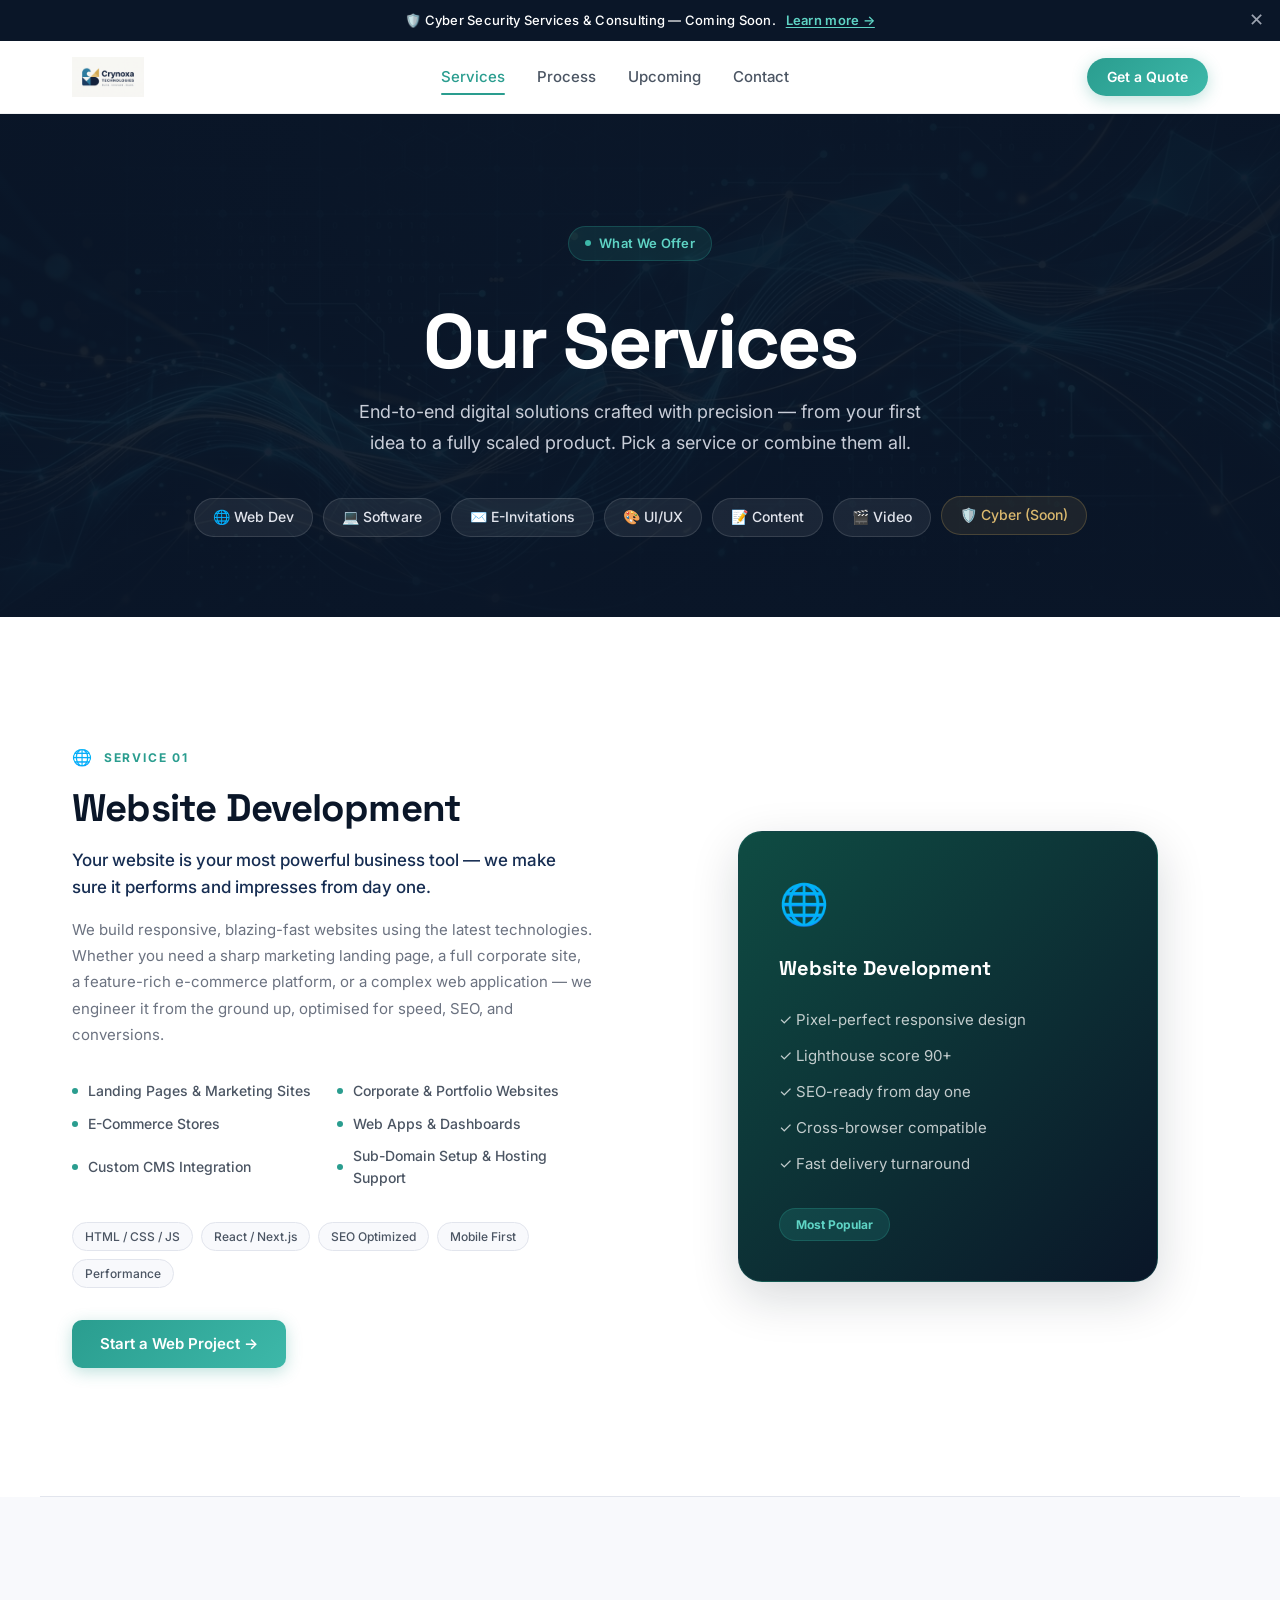
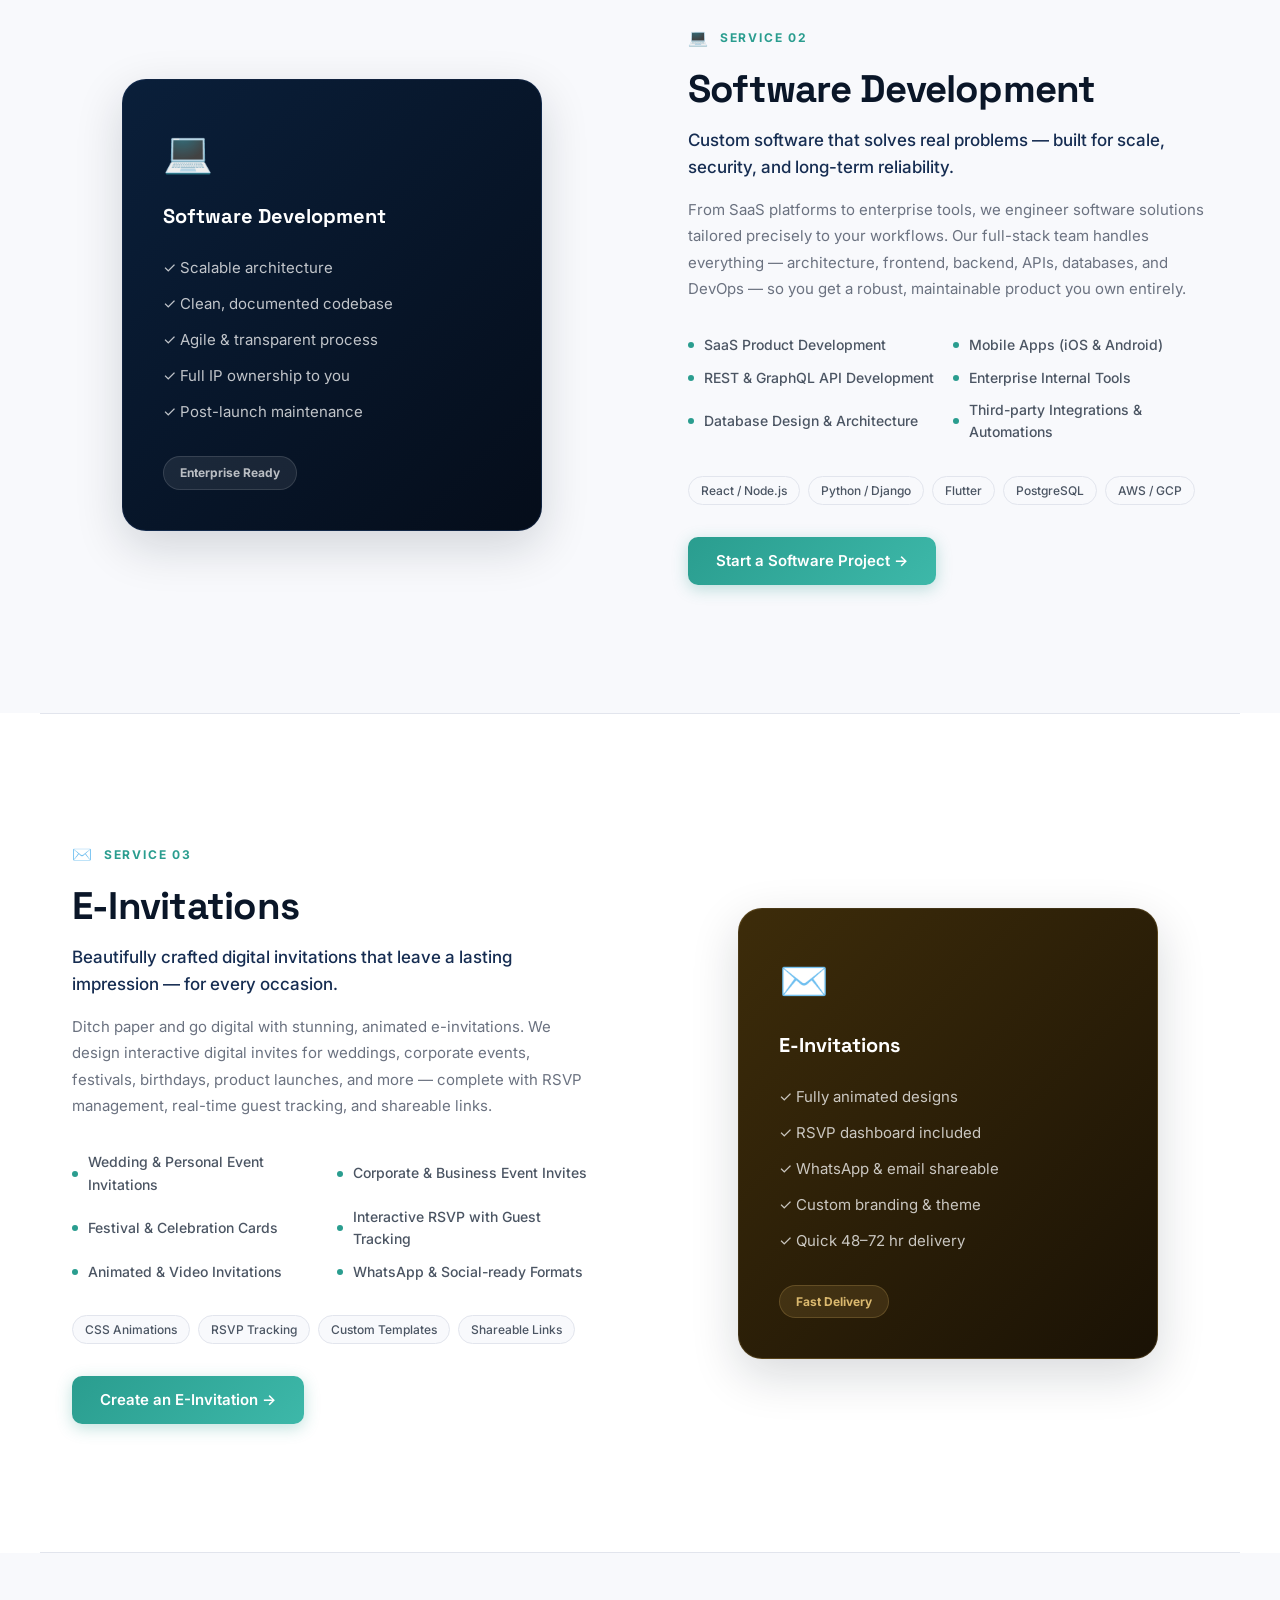
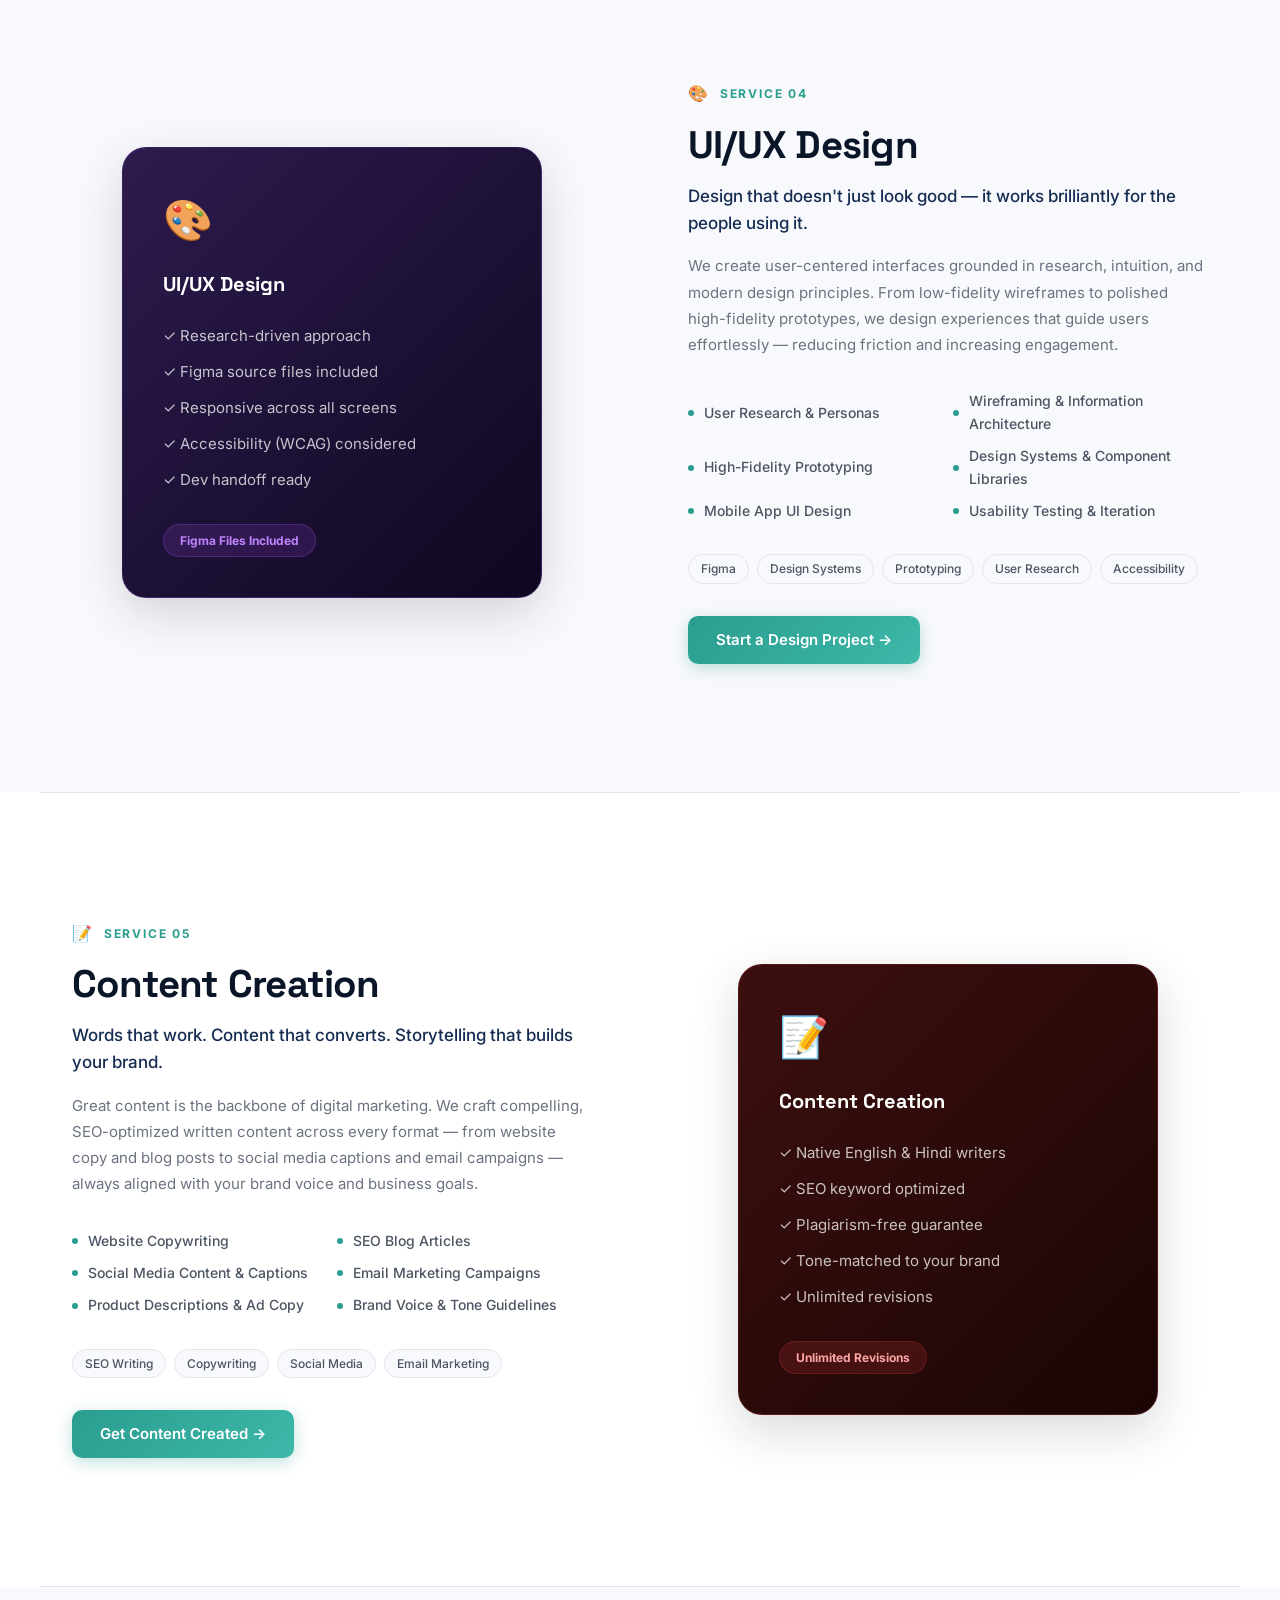
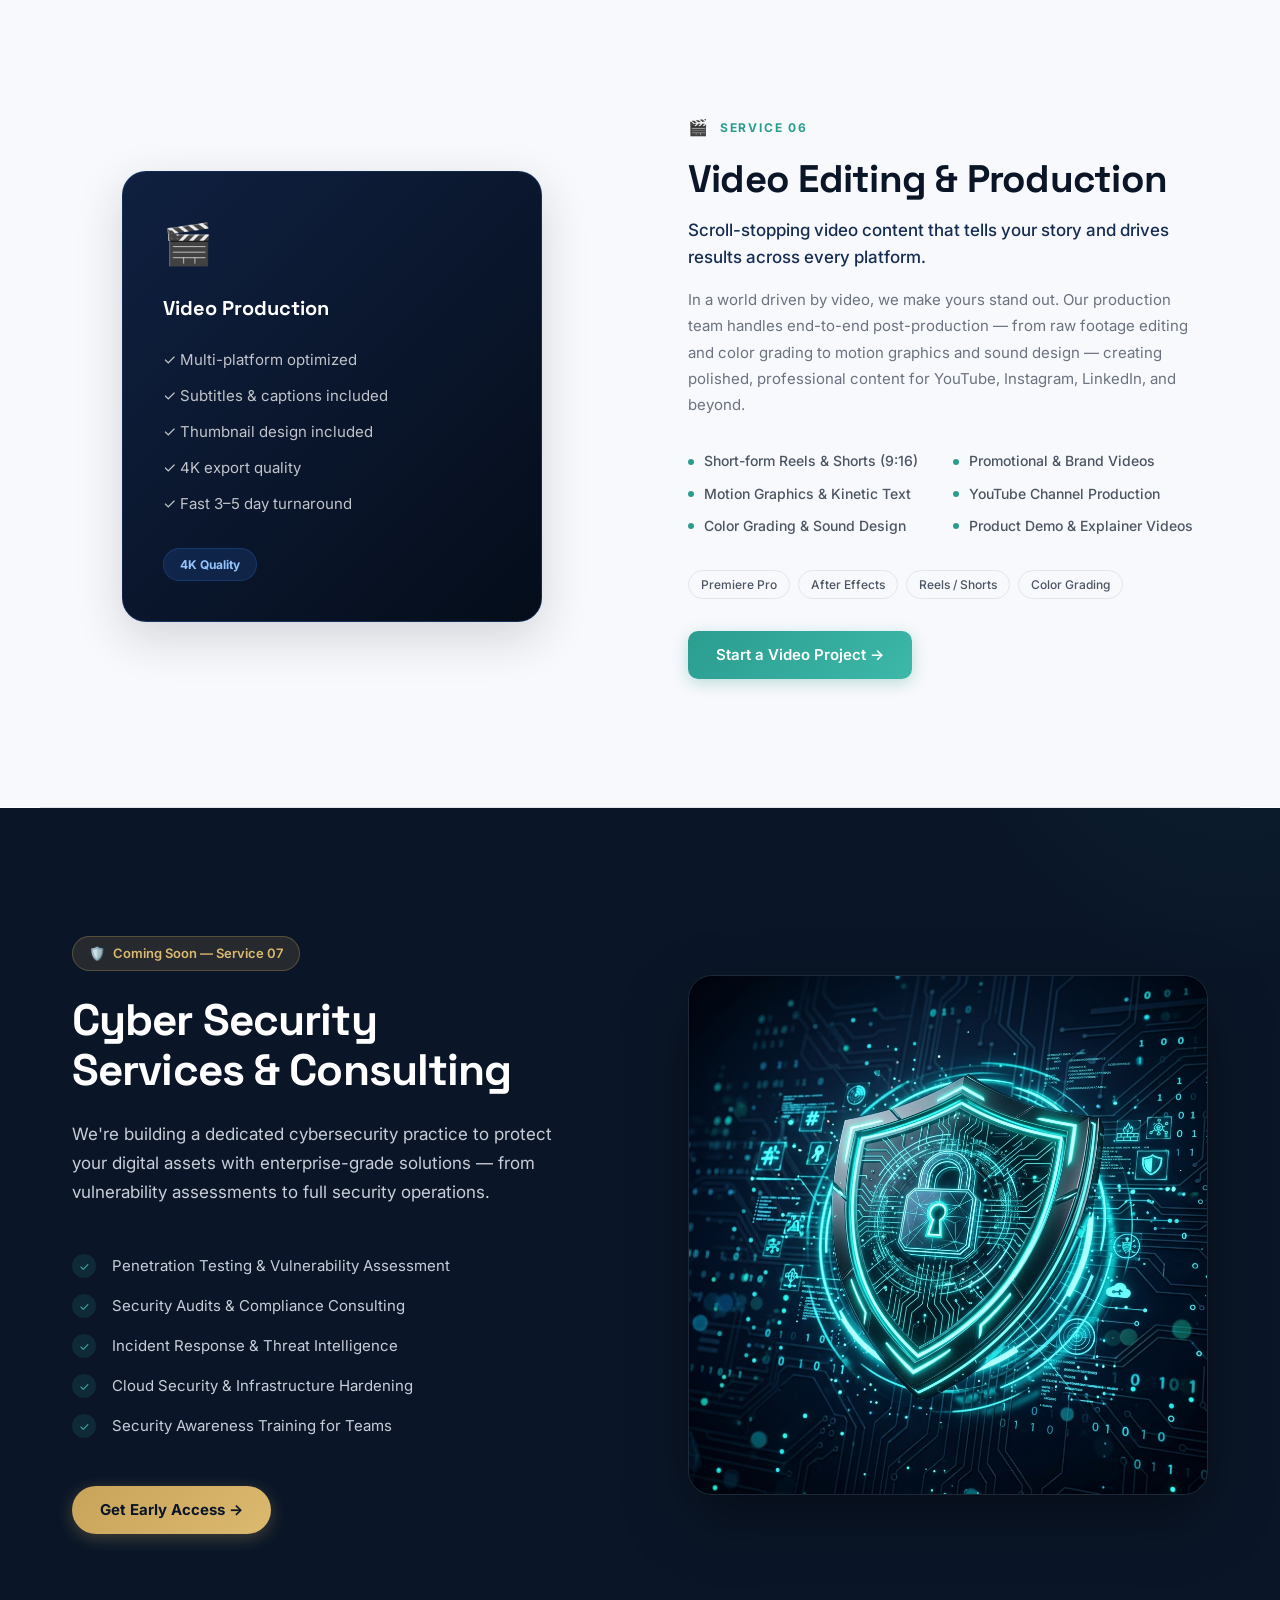
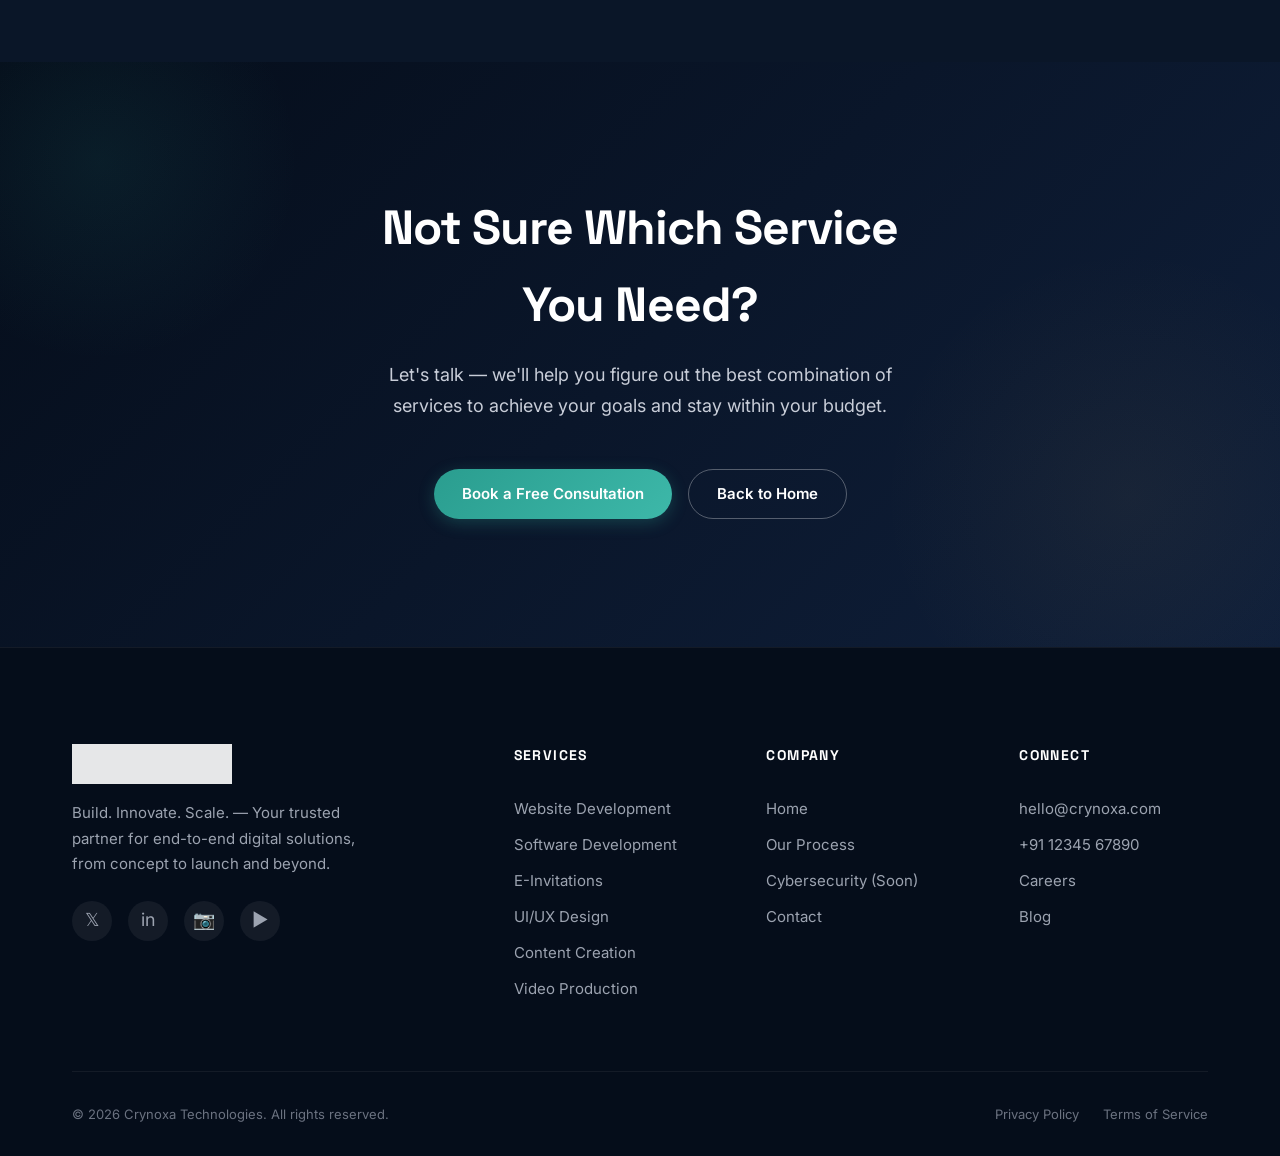
==== commit 8926ed35: "🔧 Fix logo path case — Logo.png → logo.png (Linux case-sensitive fix)" ====
--- a/services.html
+++ b/services.html
@@ -12,7 +12,7 @@
   <meta property="og:type" content="website">
   <link rel="stylesheet" href="styles.css">
   <link rel="stylesheet" href="services.css">
-  <link rel="icon" type="image/png" href="Logo.png">
+  <link rel="icon" type="image/png" href="logo.png">
 </head>
 <body>
 
@@ -27,7 +27,7 @@
   <nav class="navbar" id="navbar">
     <div class="container">
       <a href="index.html" class="navbar-logo" aria-label="Crynoxa Technologies Home">
-        <img src="Logo.png" alt="Crynoxa Technologies Logo" width="160" height="40">
+        <img src="logo.png" alt="Crynoxa Technologies Logo" width="160" height="40">
       </a>
 
       <div class="navbar-nav" id="navbar-nav">
@@ -548,7 +548,7 @@
     <div class="container">
       <div class="footer-grid">
         <div class="footer-brand">
-          <img src="Logo.png" alt="Crynoxa Technologies" width="160" height="40" style="filter: brightness(0) invert(1); opacity: 0.9;">
+          <img src="logo.png" alt="Crynoxa Technologies" width="160" height="40" style="filter: brightness(0) invert(1); opacity: 0.9;">
           <p>Build. Innovate. Scale. — Your trusted partner for end-to-end digital solutions, from concept to launch and beyond.</p>
           <div class="footer-socials">
             <a href="#" class="footer-social-link" aria-label="Twitter / X">𝕏</a>
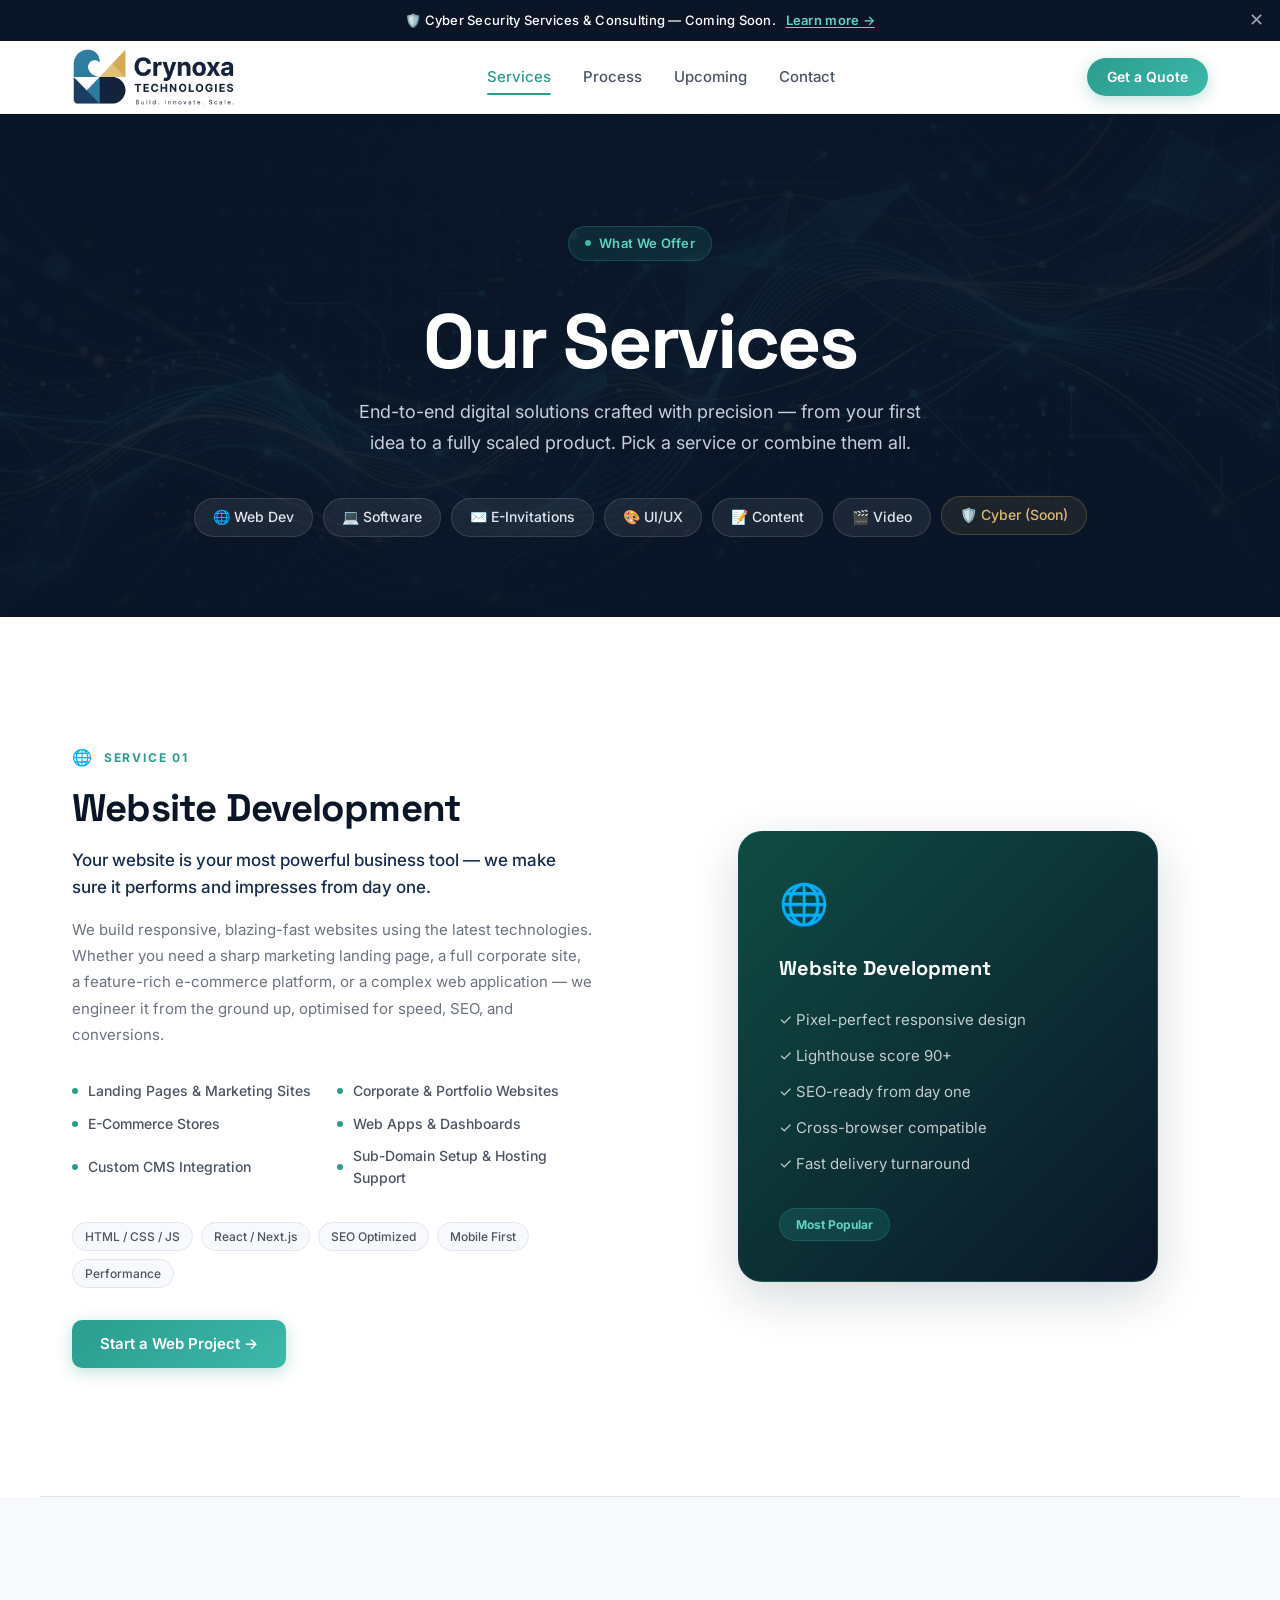
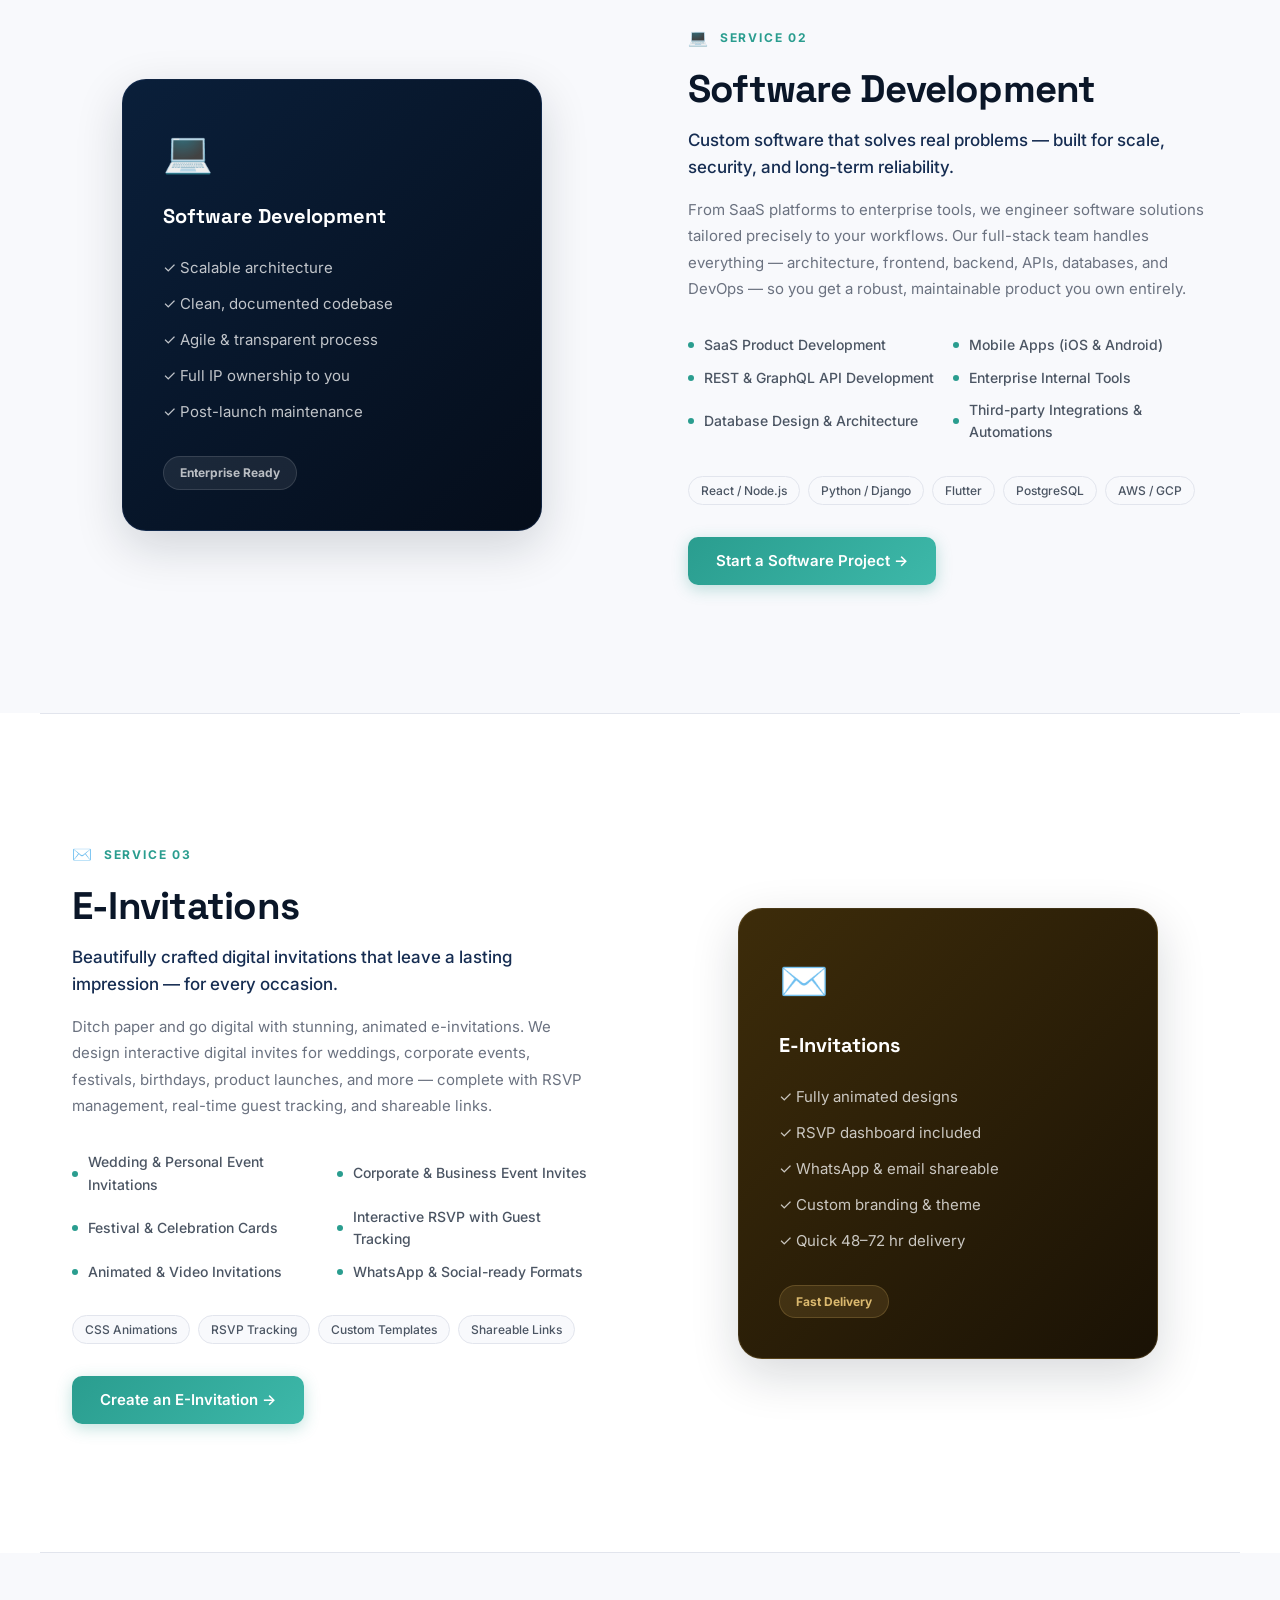
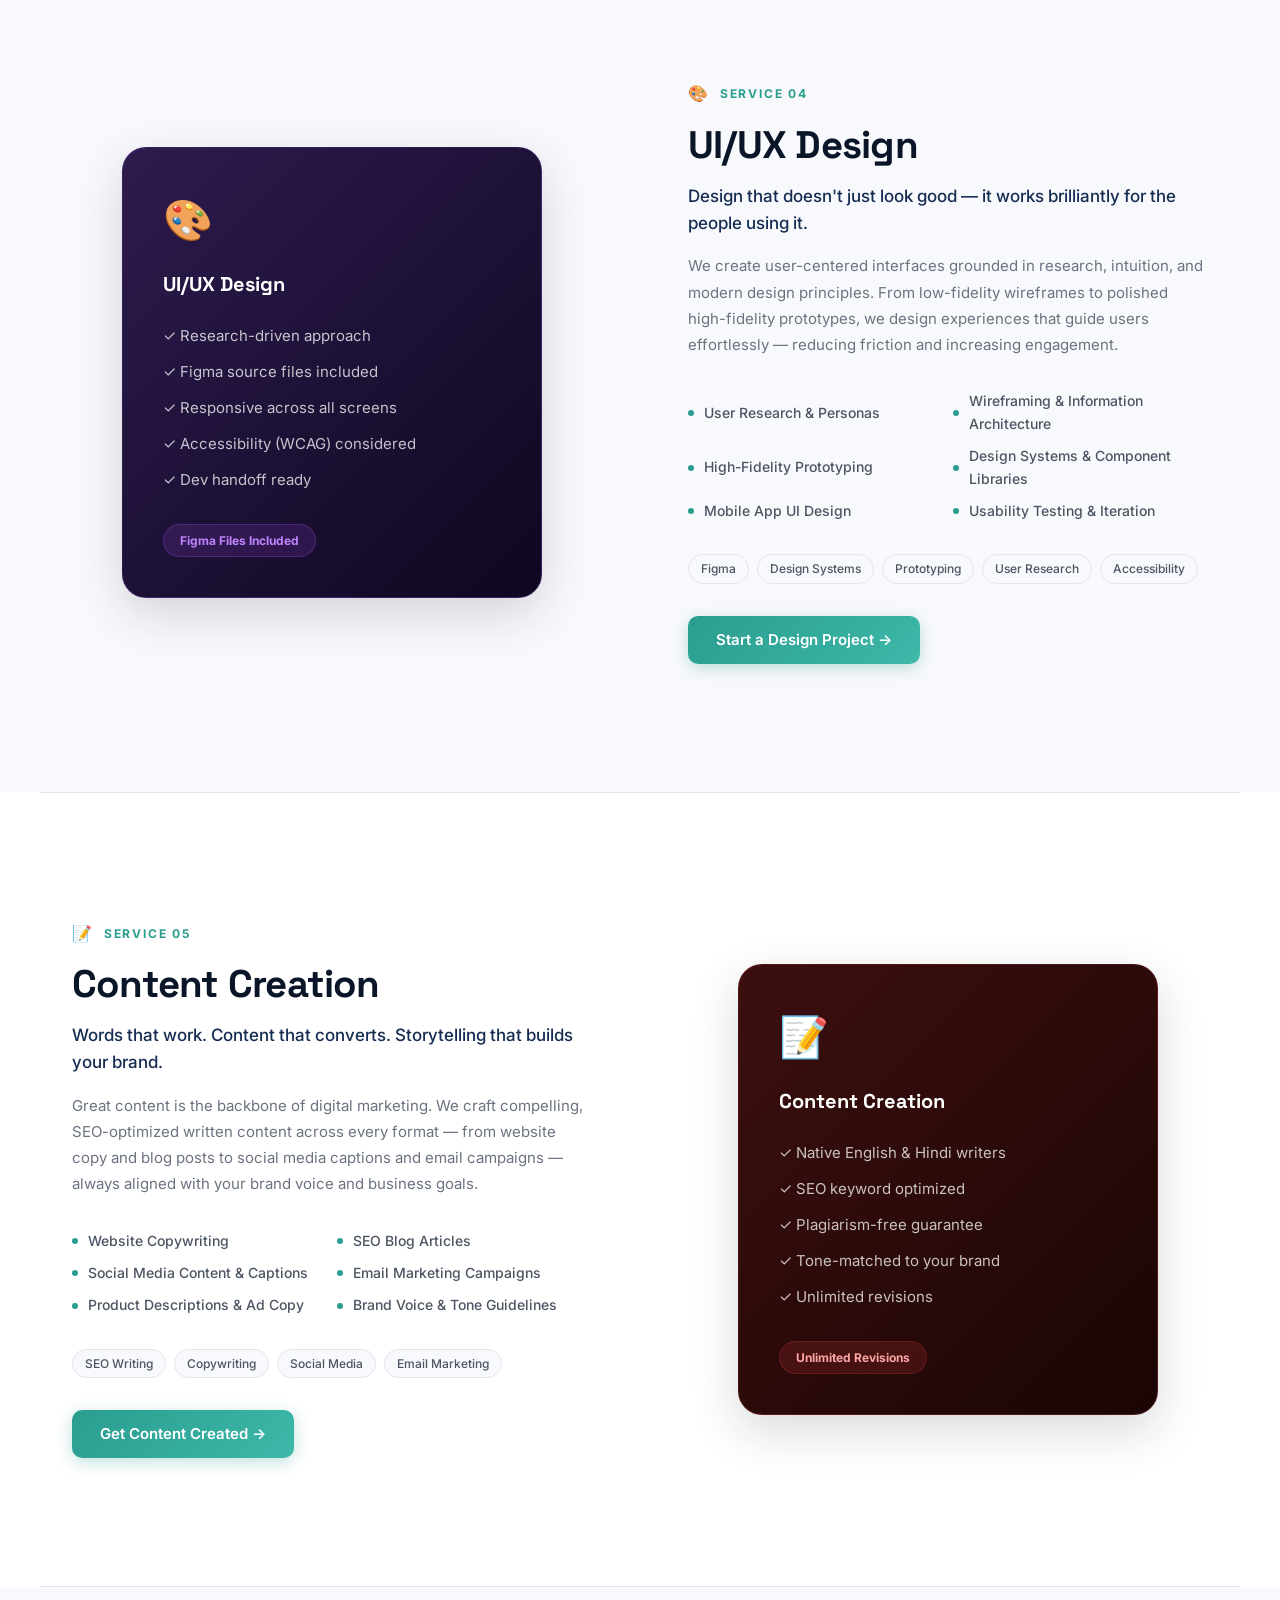
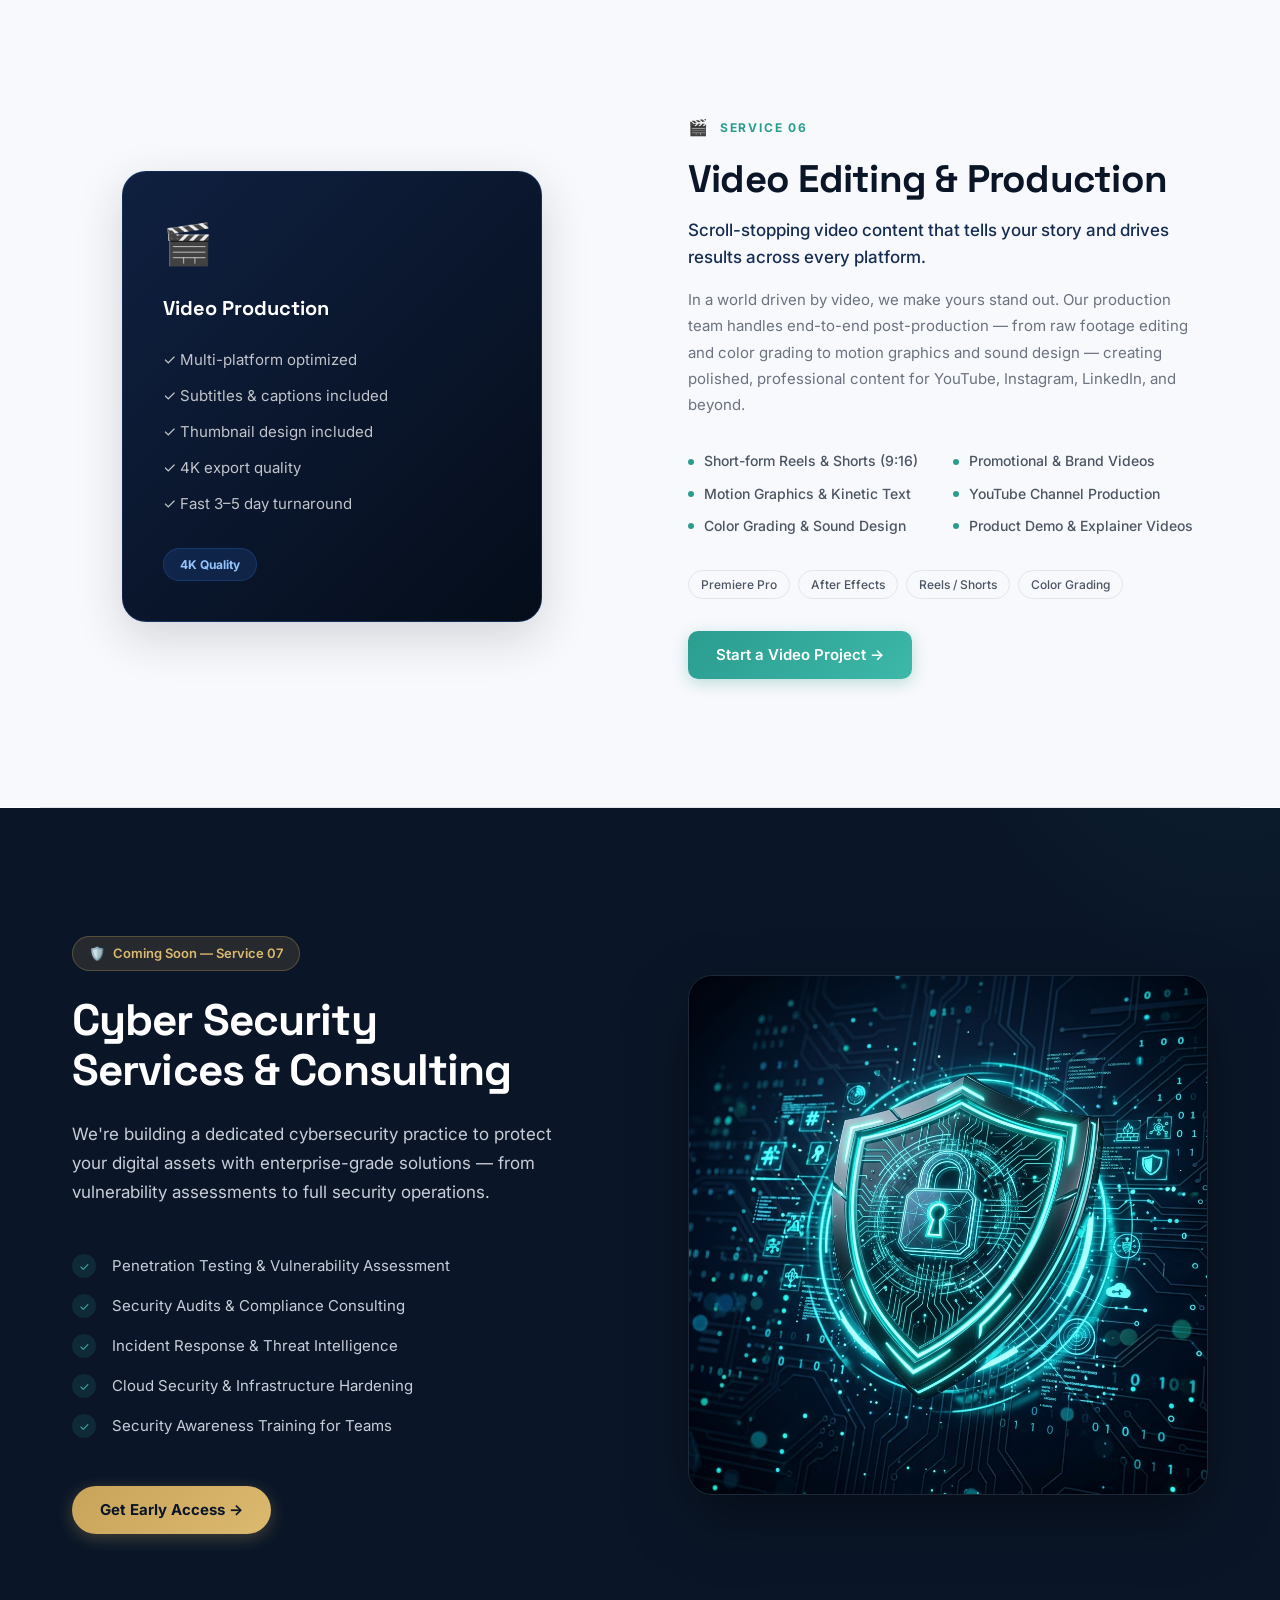
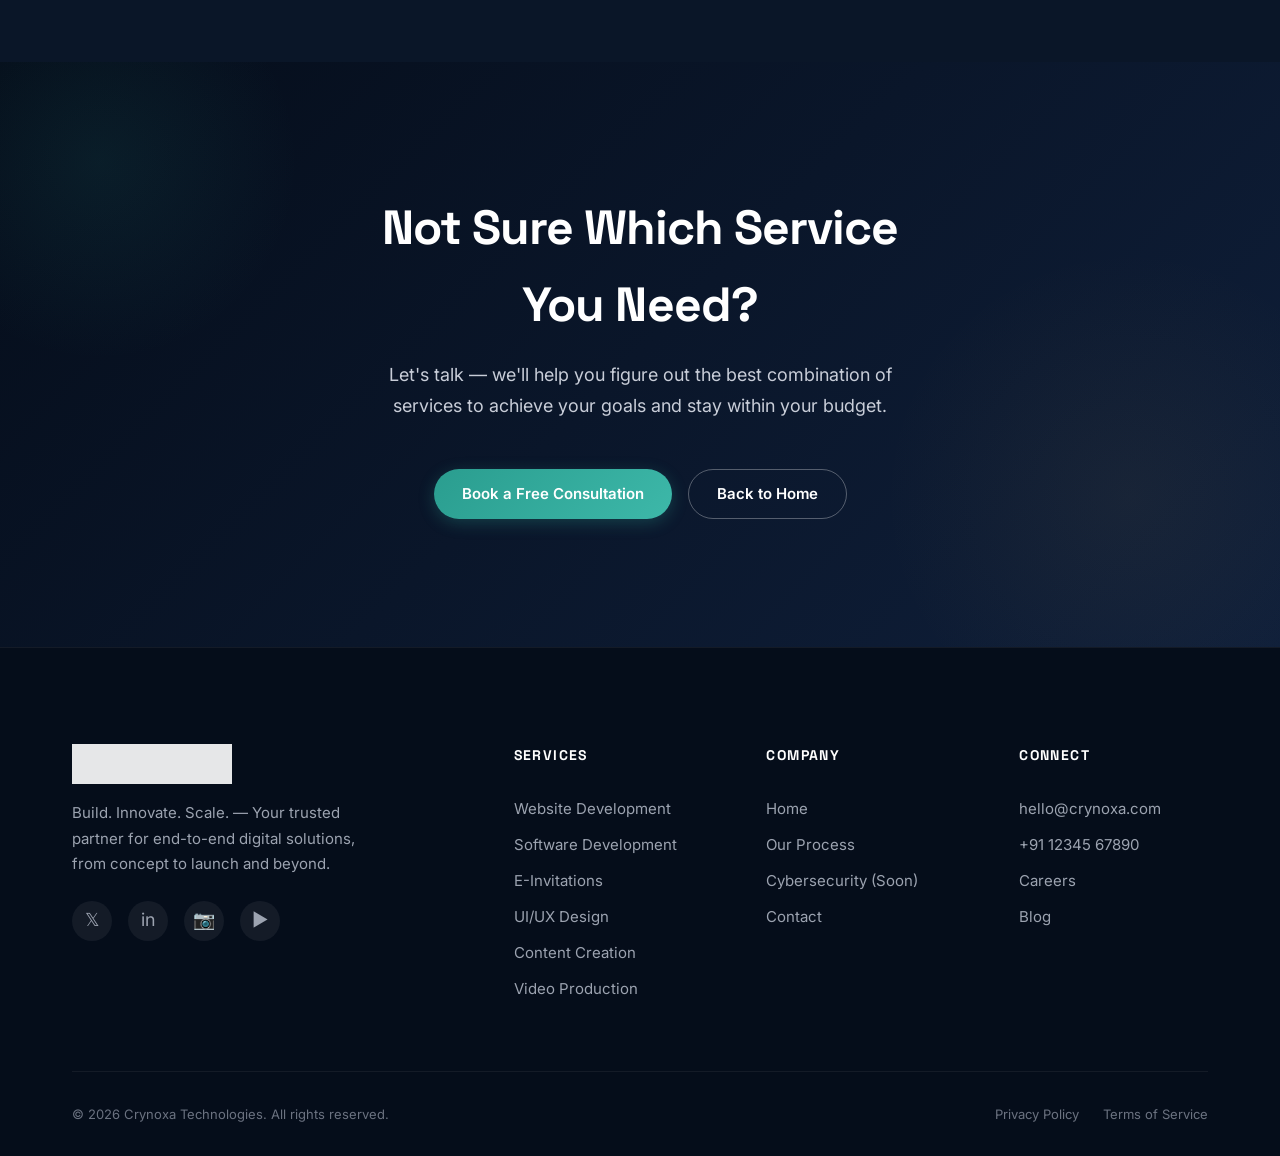
==== commit dd171afc: "Enlarge header logo" ====
--- a/services.html
+++ b/services.html
@@ -27,7 +27,7 @@
   <nav class="navbar" id="navbar">
     <div class="container">
       <a href="index.html" class="navbar-logo" aria-label="Crynoxa Technologies Home">
-        <img src="logo.png" alt="Crynoxa Technologies Logo" width="160" height="40">
+        <img src="test_cropped_logo.png" alt="Crynoxa Technologies Logo" width="160" height="40">
       </a>
 
       <div class="navbar-nav" id="navbar-nav">
--- a/styles.css
+++ b/styles.css
@@ -278,7 +278,7 @@
 }
 
 .navbar-logo img {
-  height: 40px;
+  height: 58px;
   width: auto;
 }
 
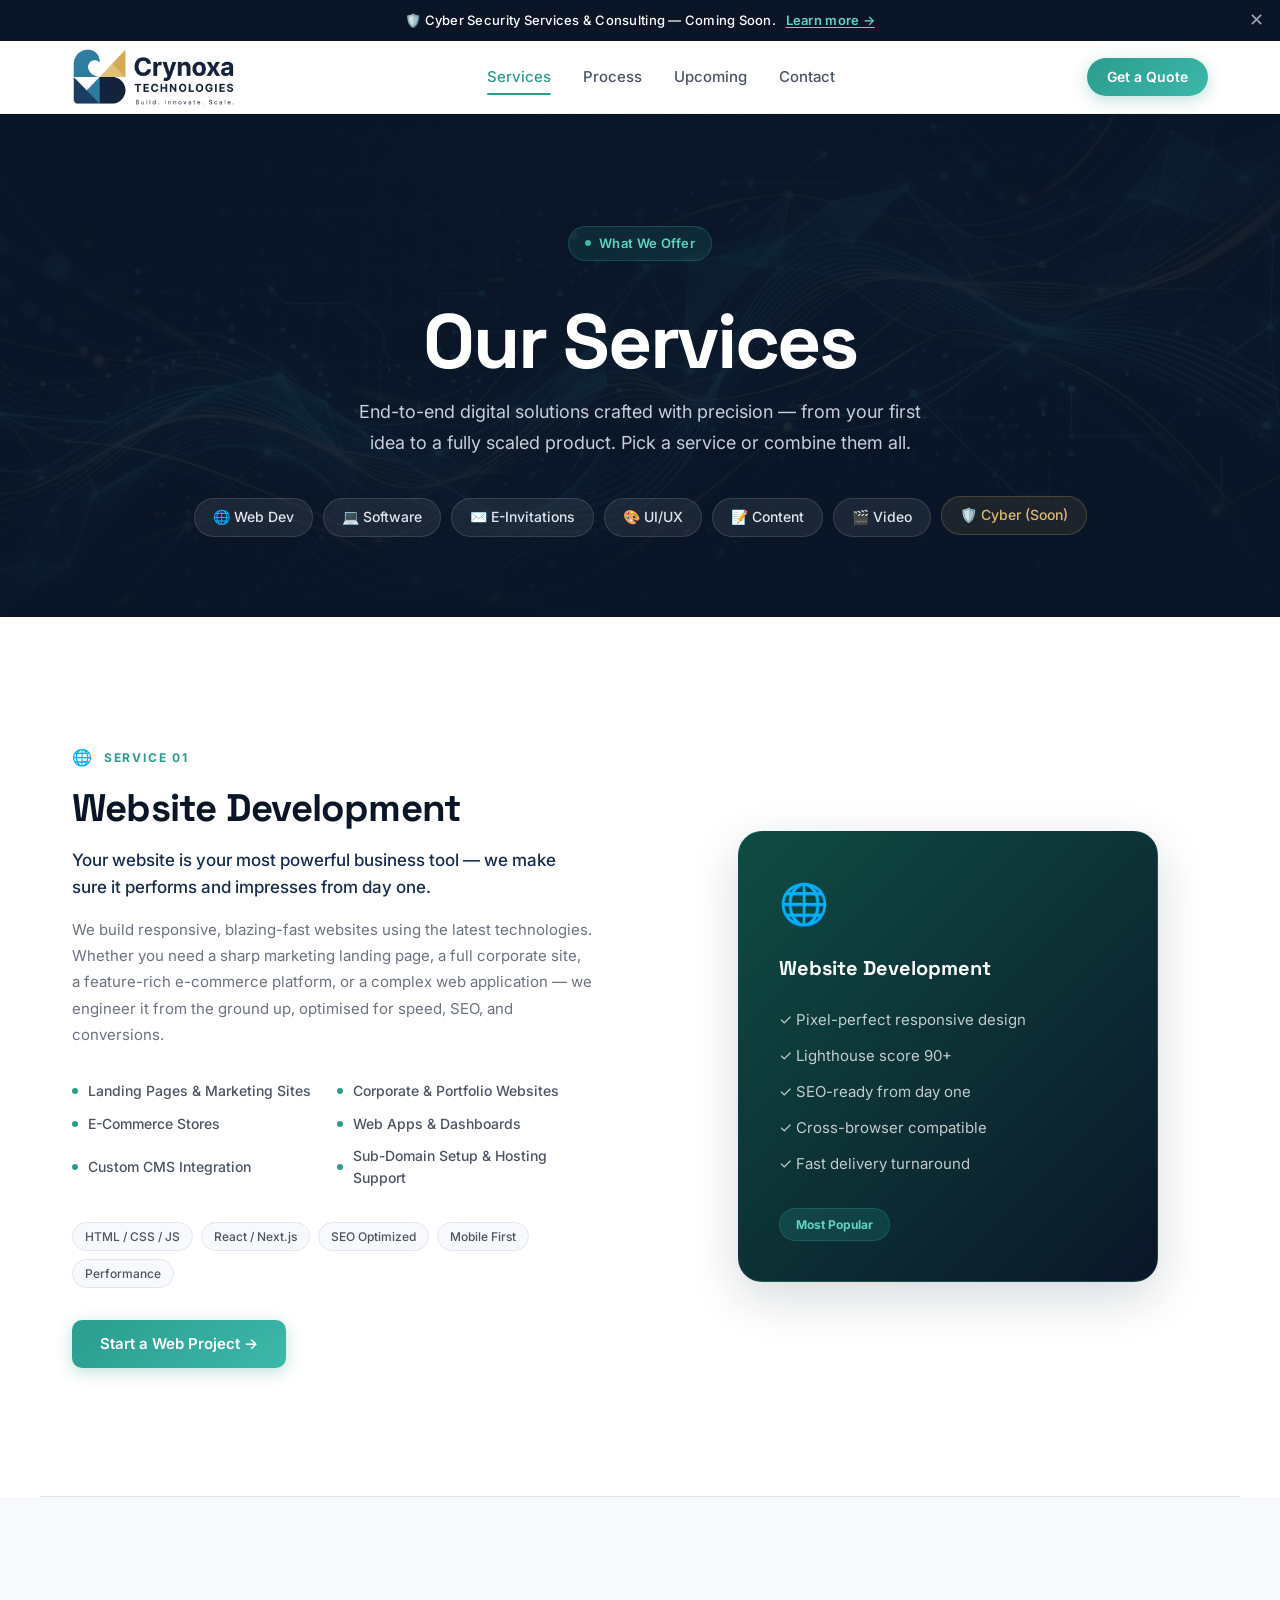
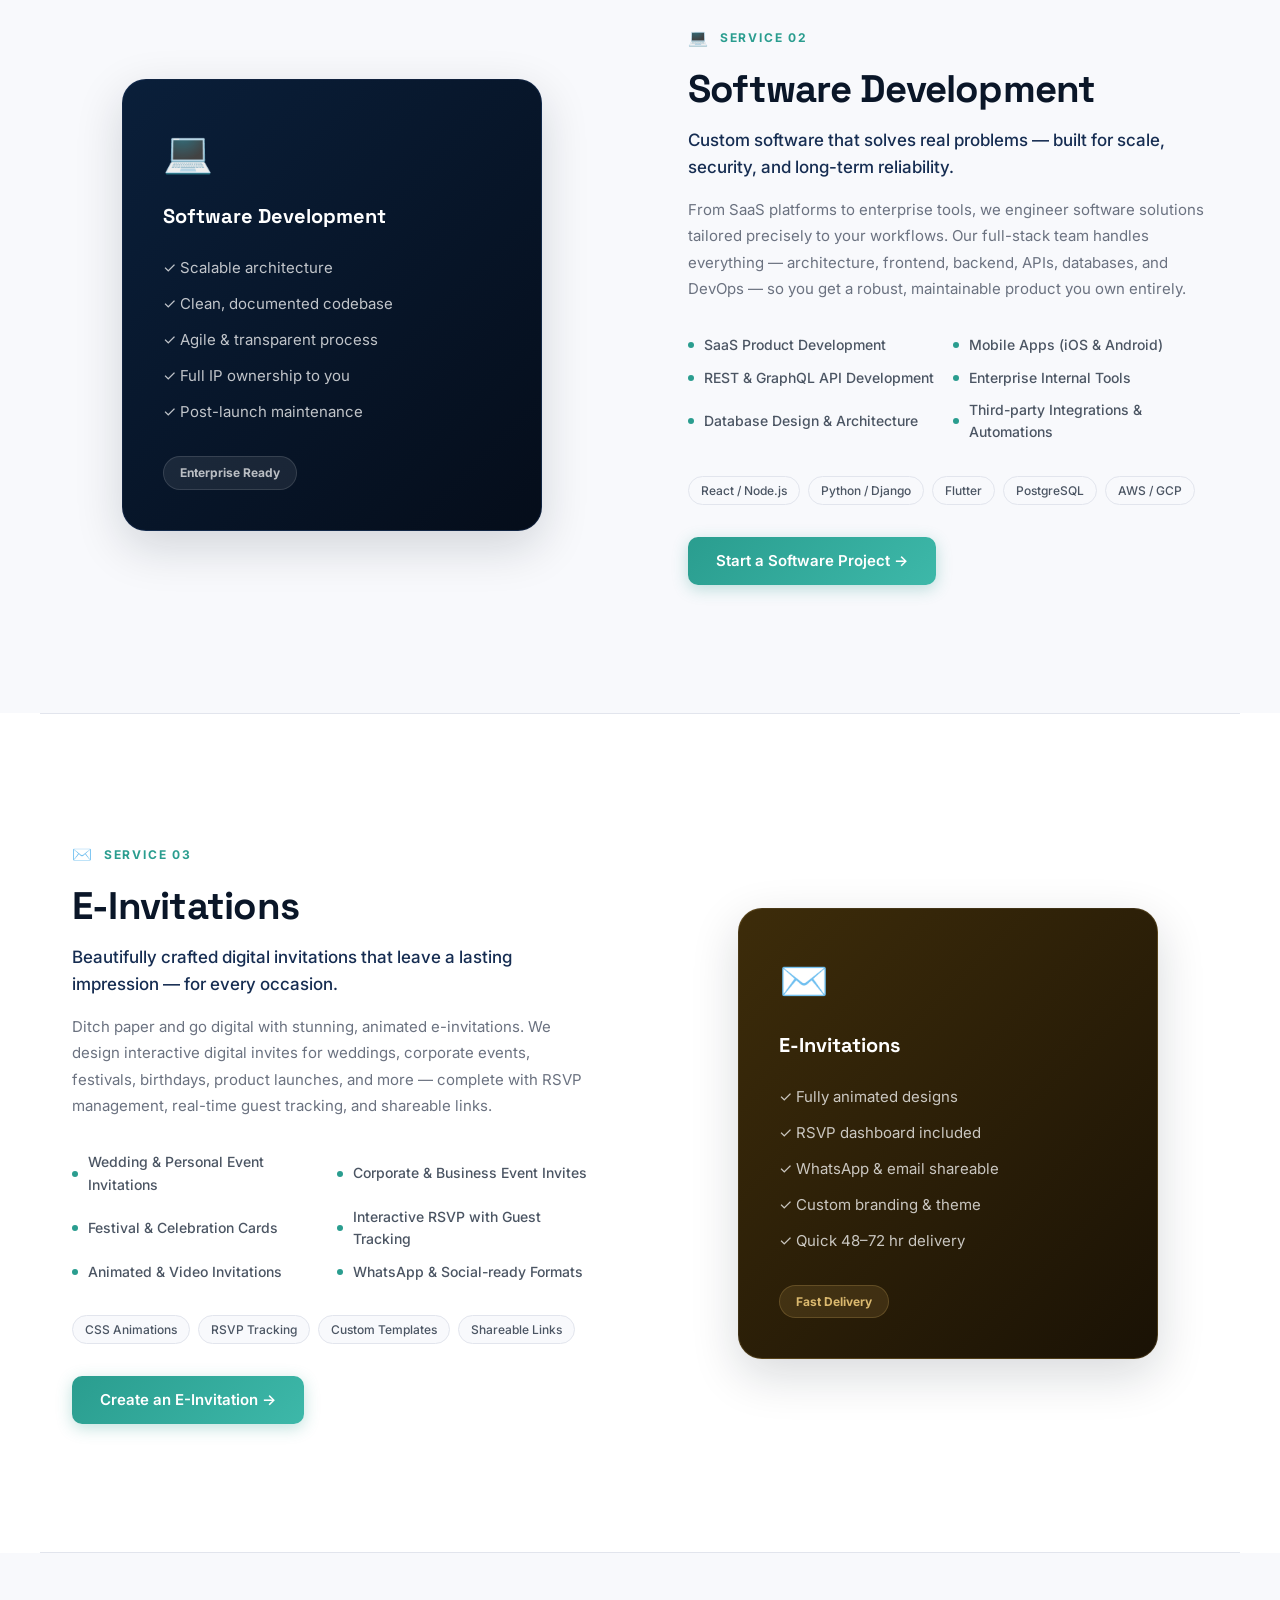
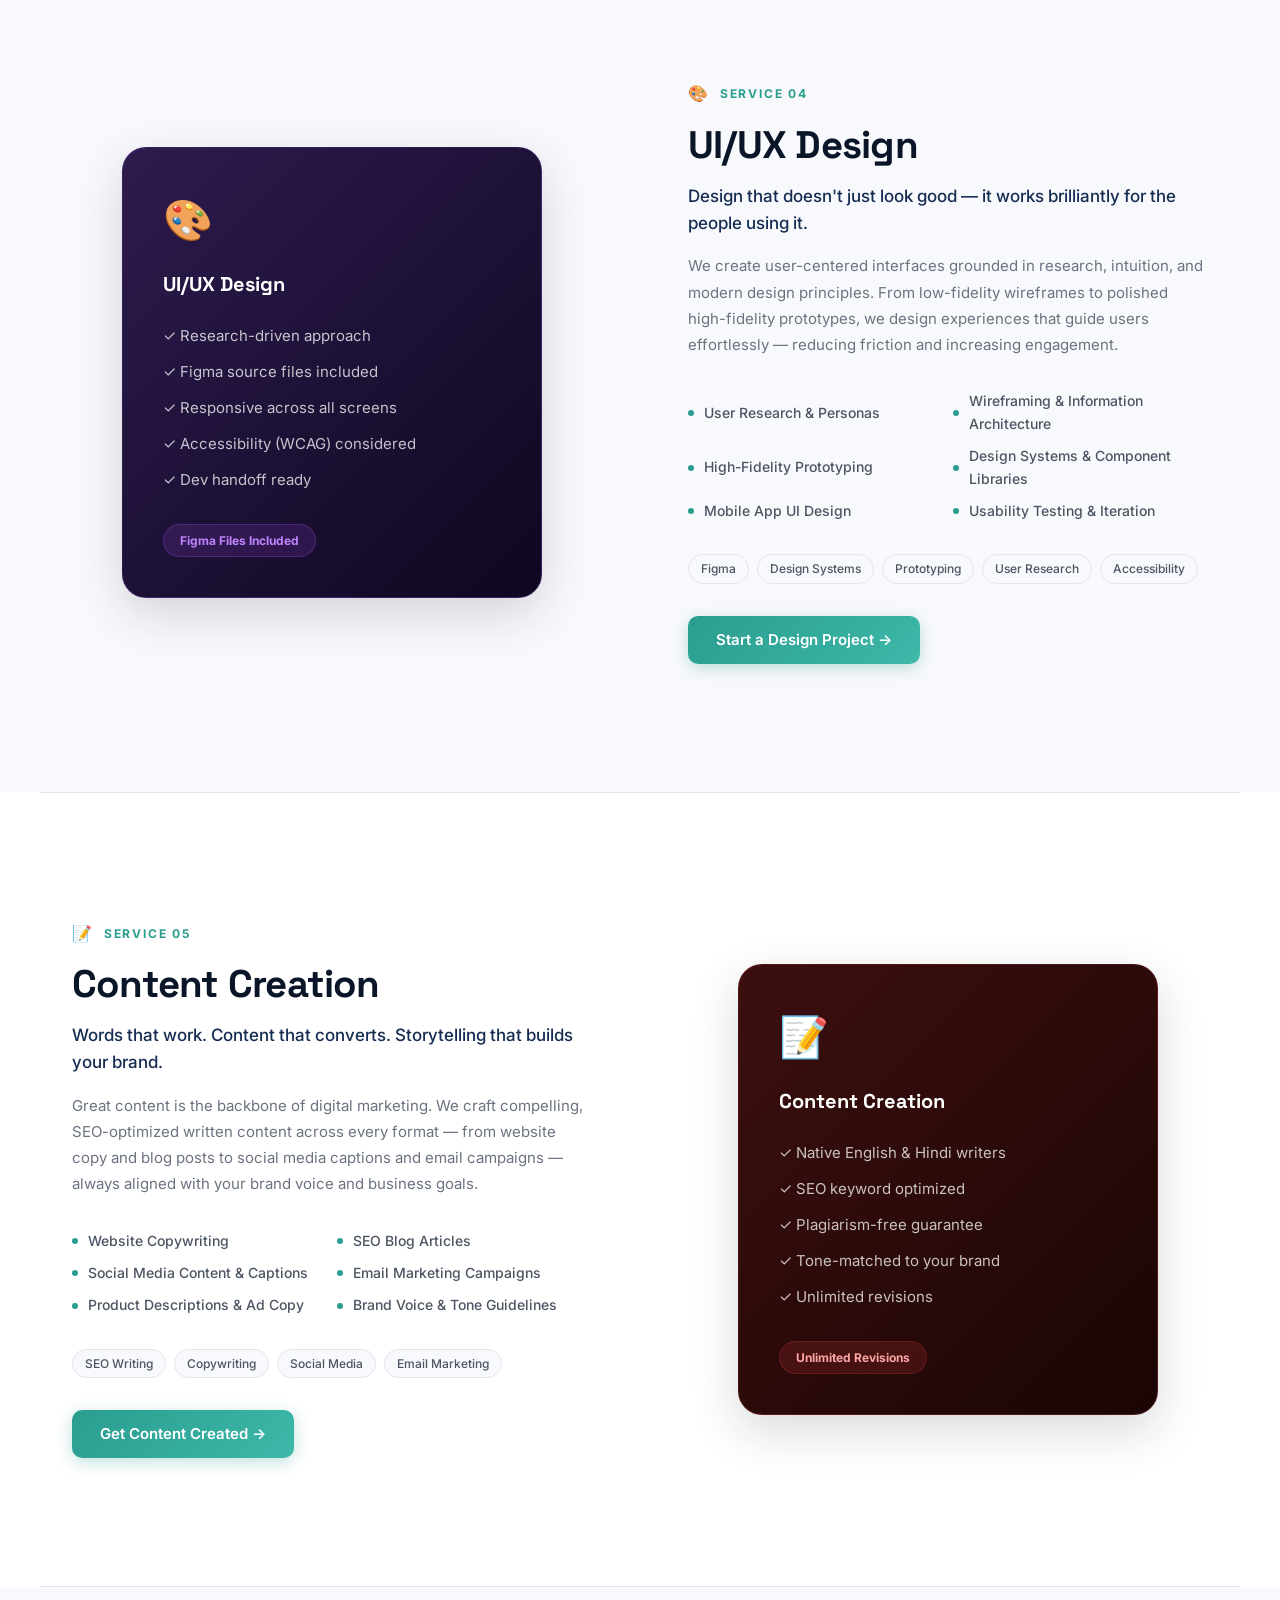
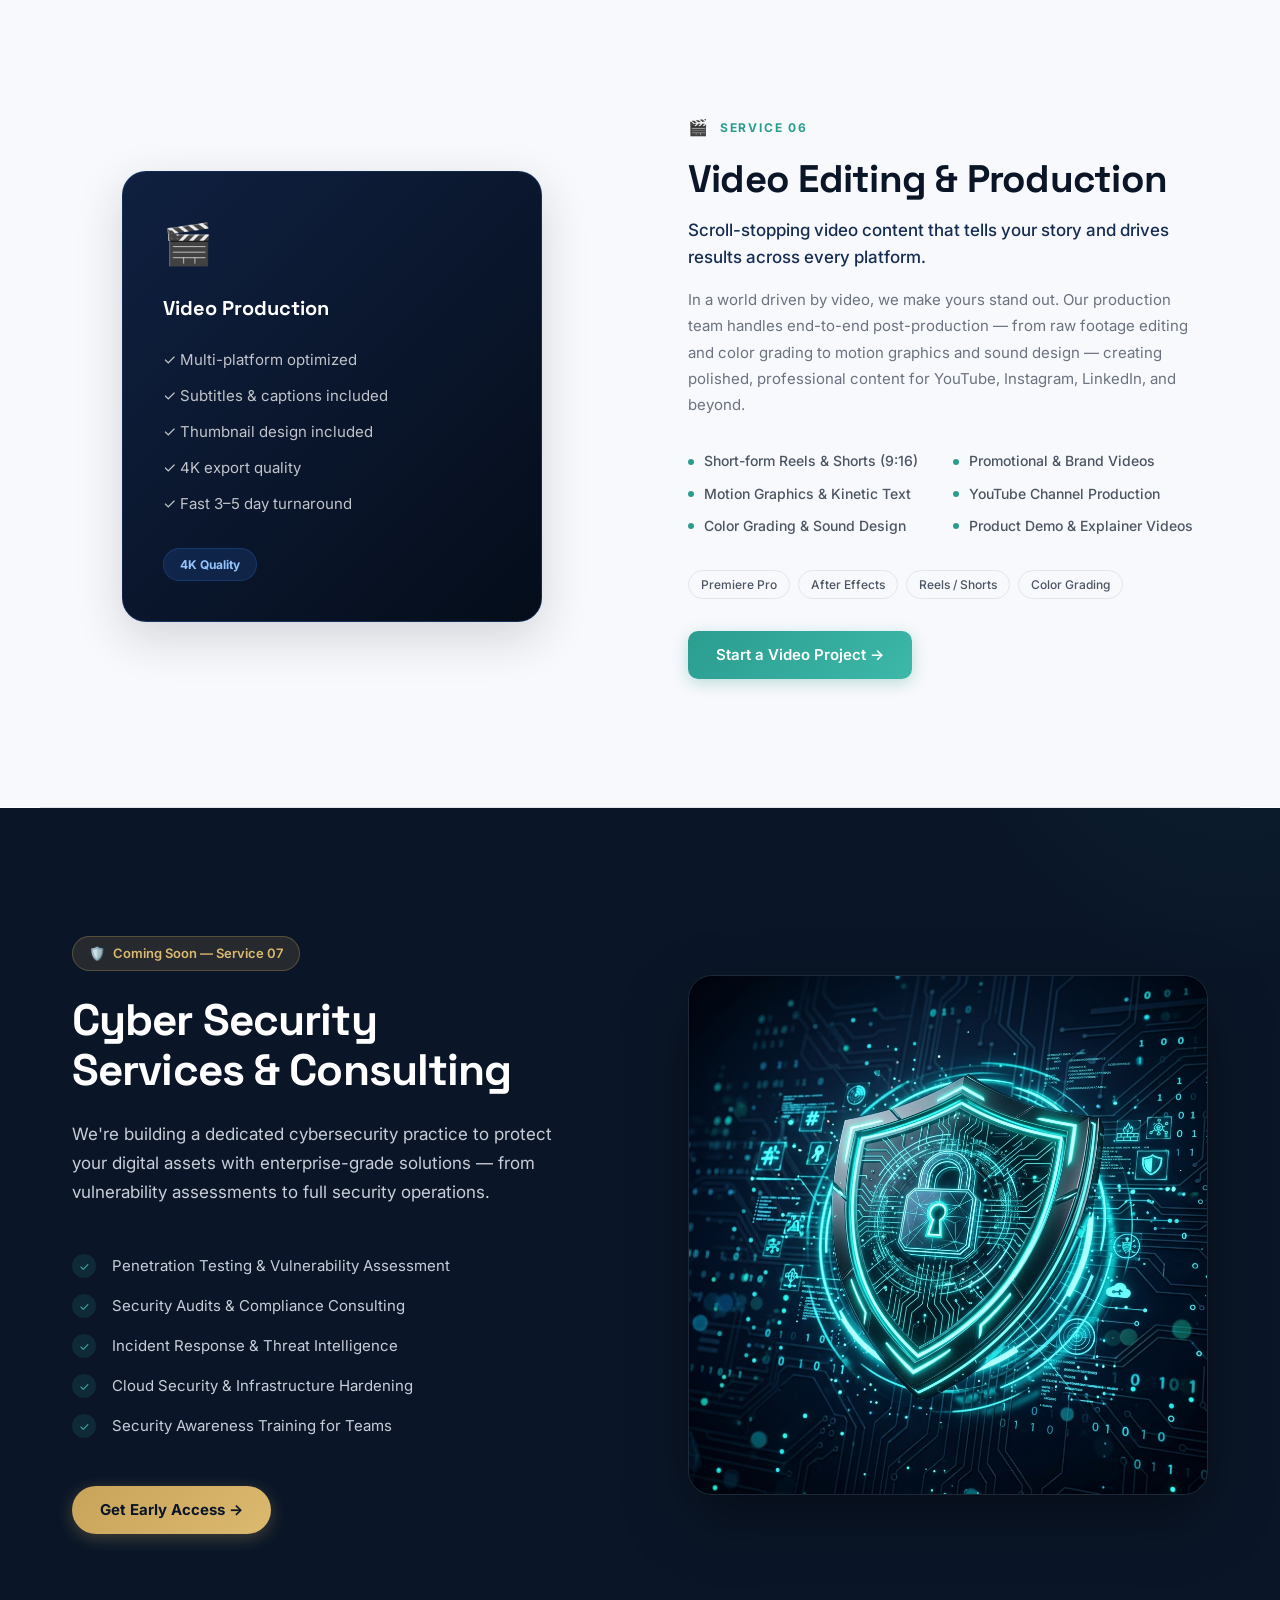
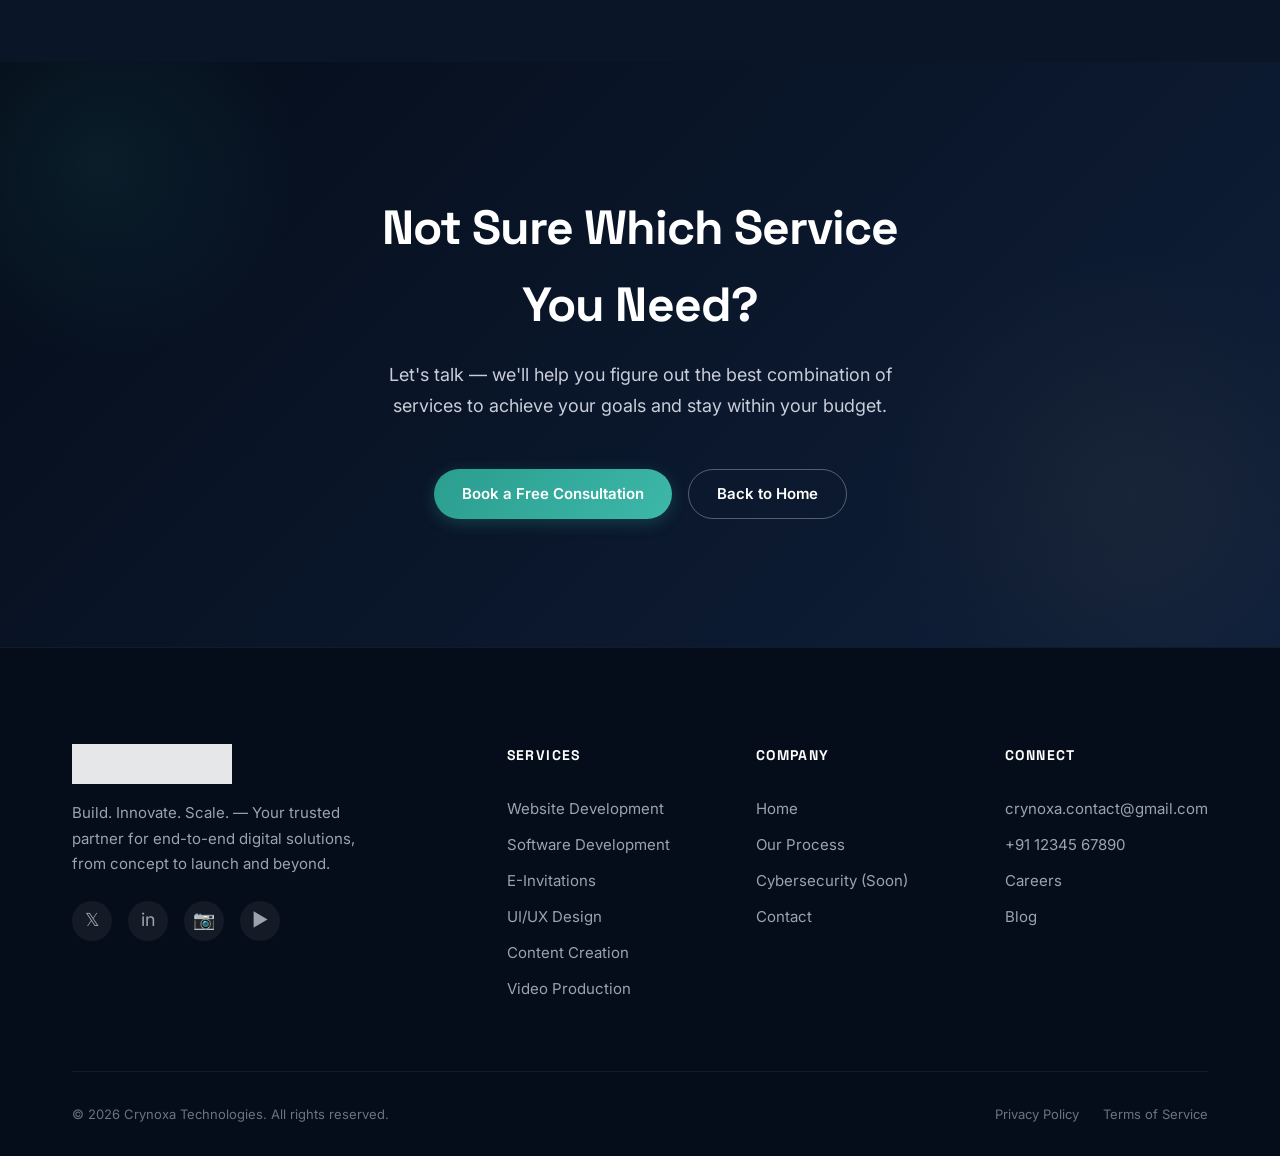
==== commit 9c477400: "Update contact email address" ====
--- a/services.html
+++ b/services.html
@@ -578,7 +578,7 @@
 
         <div class="footer-column">
           <h4>Connect</h4>
-          <a href="mailto:hello@crynoxa.com">hello@crynoxa.com</a>
+          <a href="mailto:crynoxa.contact@gmail.com">crynoxa.contact@gmail.com</a>
           <a href="tel:+911234567890">+91 12345 67890</a>
           <a href="#">Careers</a>
           <a href="#">Blog</a>
